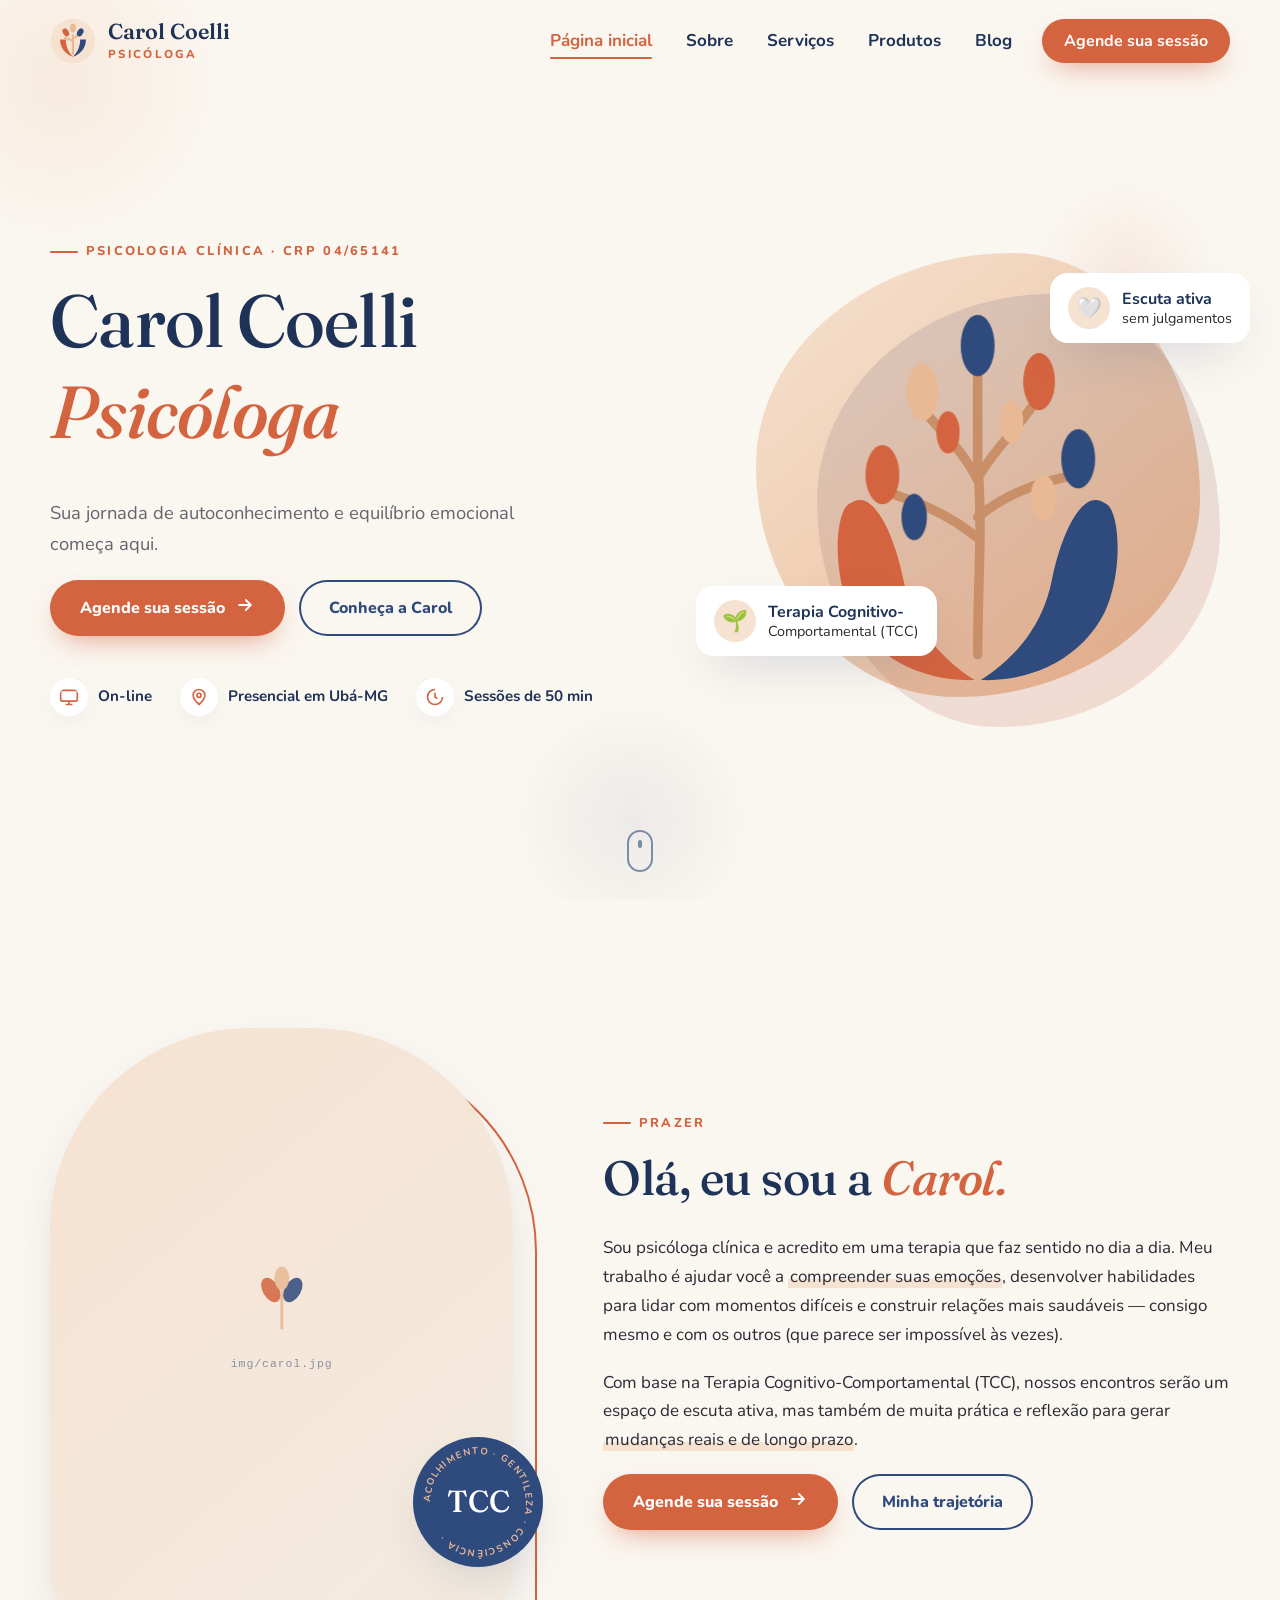
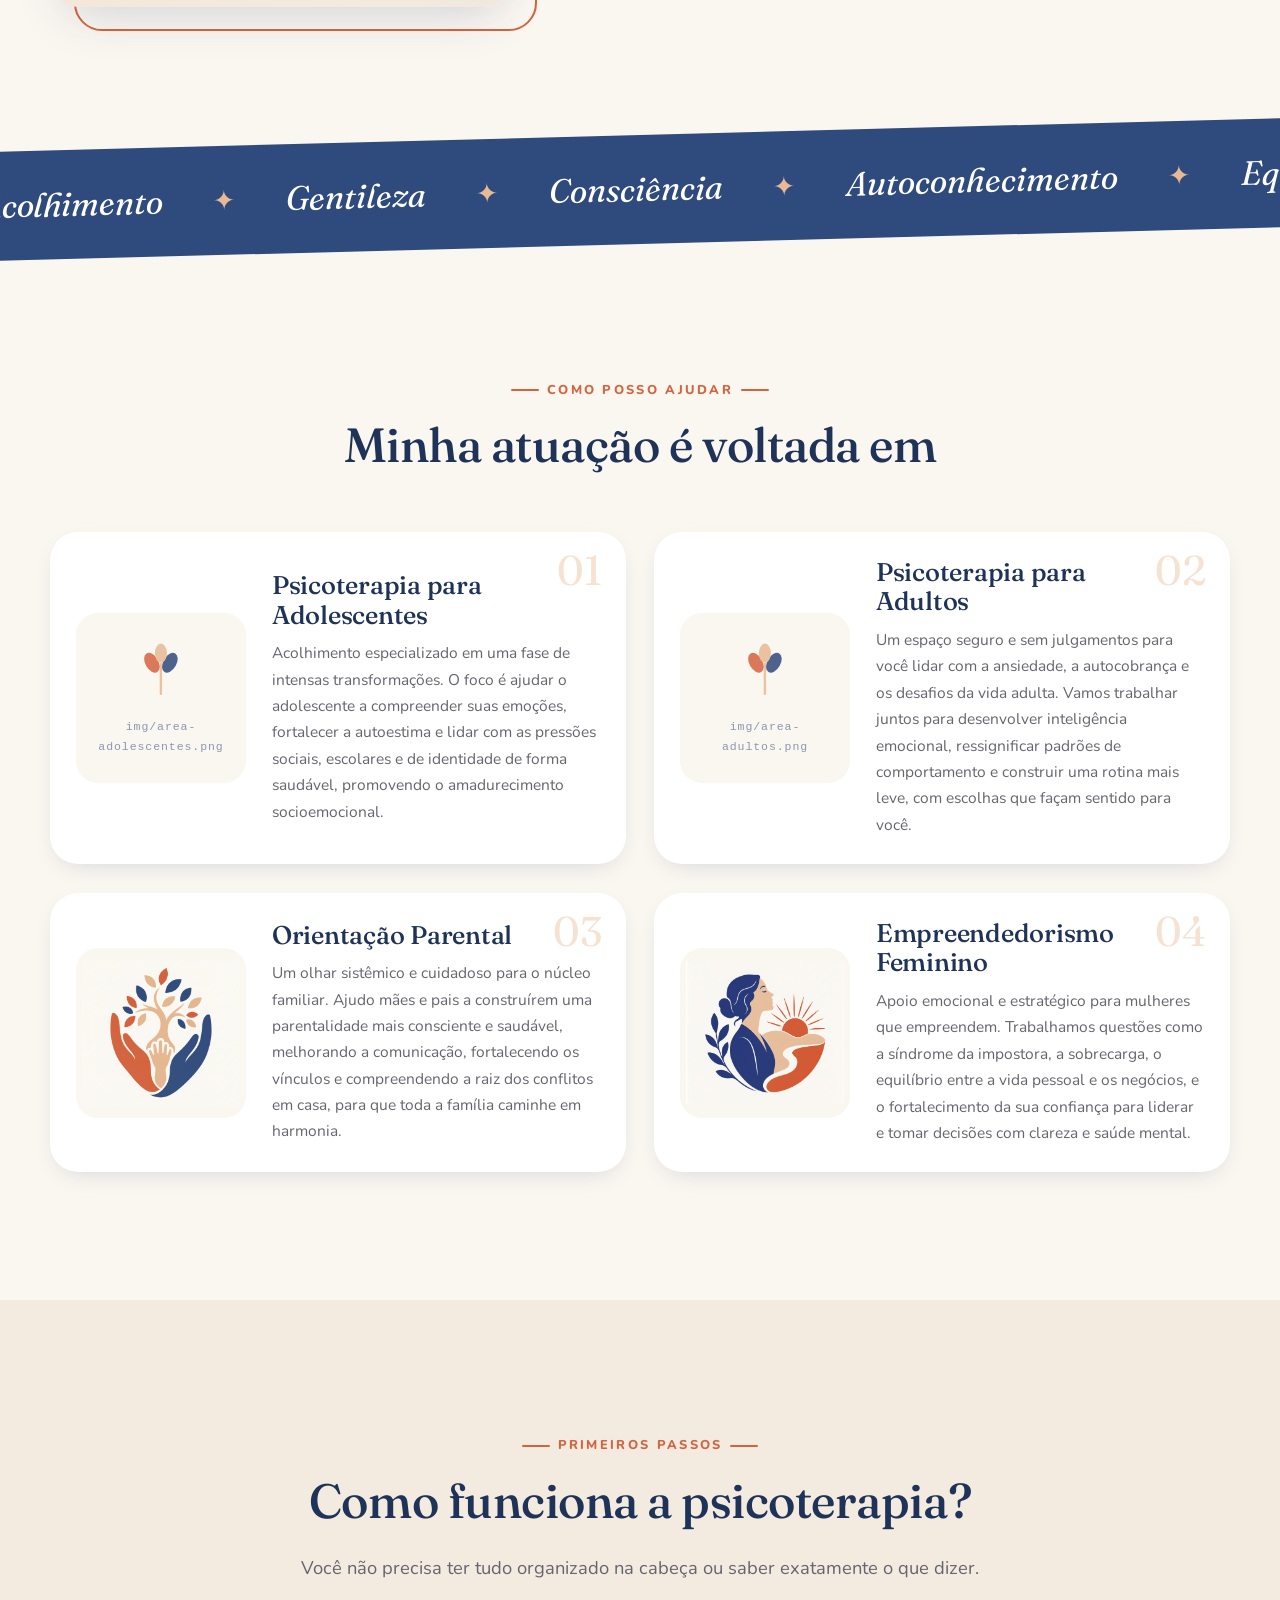
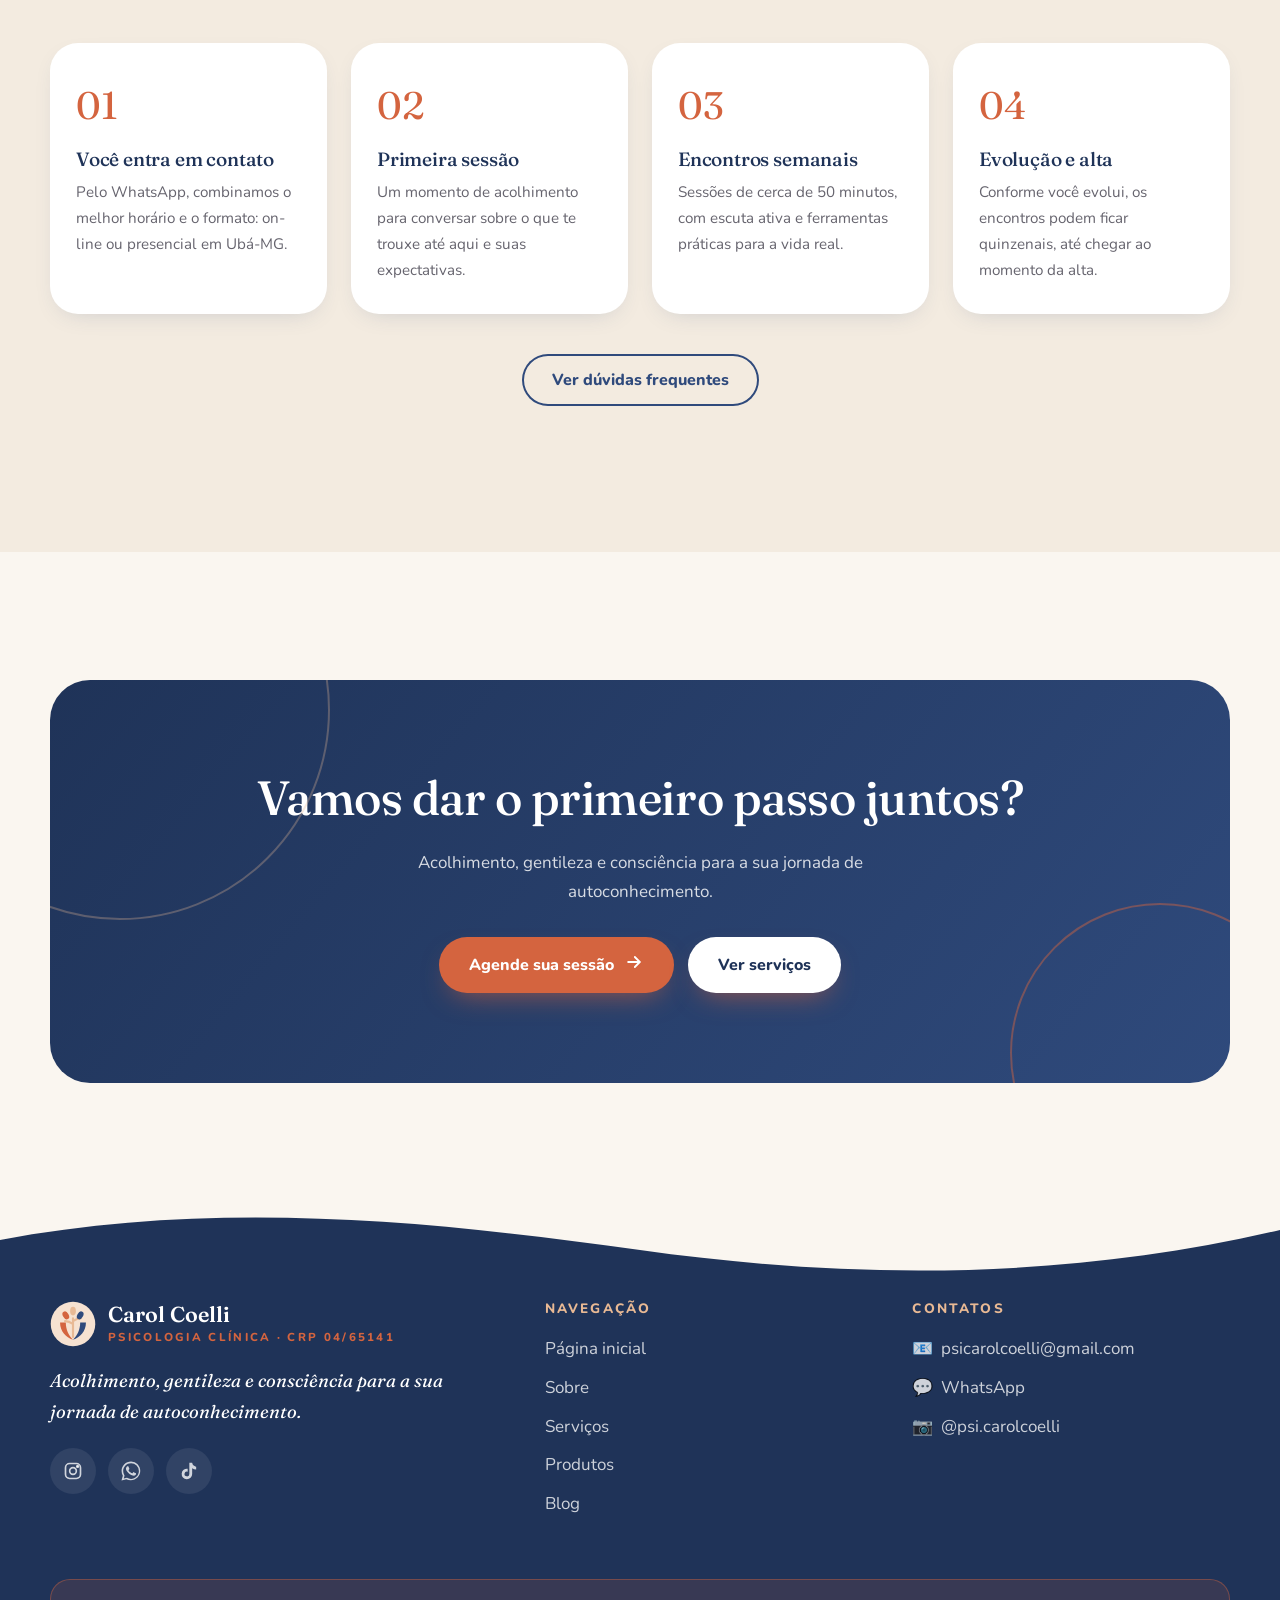
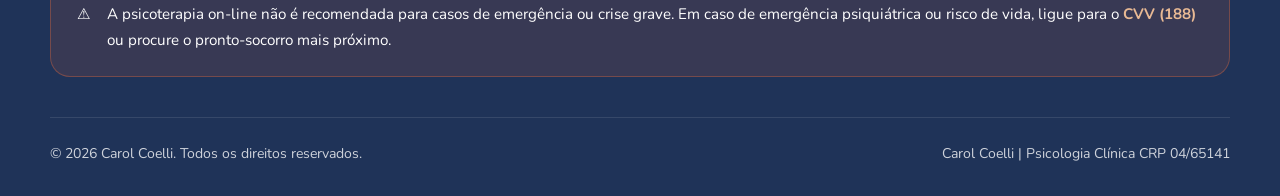
==== index.html @ 8da6c53b "Site novo da Carol Coelli | Psicóloga Site estático com 5 páginas (início, sobre, serviços, produtos" ====
<!doctype html>
<html lang="pt-BR">
<head>
  <meta charset="utf-8">
  <meta name="viewport" content="width=device-width, initial-scale=1">
  <title>Carol Coelli | Psicóloga</title>
  <meta name="description" content="Carol Coelli, psicóloga clínica (CRP 04/65141). Psicoterapia on-line e presencial em Ubá-MG para adolescentes e adultos, orientação parental e empreendedorismo feminino.">
  <meta property="og:title" content="Carol Coelli | Psicóloga">
  <meta property="og:description" content="Sua jornada de autoconhecimento e equilíbrio emocional começa aqui.">
  <link rel="icon" href="img/area-parental.png">
  <link rel="preconnect" href="https://fonts.googleapis.com">
  <link rel="preconnect" href="https://fonts.gstatic.com" crossorigin>
  <link href="https://fonts.googleapis.com/css2?family=Fraunces:ital,opsz,wght@0,9..144,400;0,9..144,500;0,9..144,600;1,9..144,400;1,9..144,500&family=Nunito:wght@400;600;700;800&display=swap" rel="stylesheet">
  <link rel="stylesheet" href="css/style.css">
</head>
<body data-page="index.html">
<main id="conteudo">

  <!-- HERO -->
  <section class="hero">
    <div class="floaters" aria-hidden="true"><span></span><span></span><span></span></div>
    <div class="container hero-grid">
      <div>
        <span class="eyebrow">Psicologia Clínica · CRP 04/65141</span>
        <h1>
          <span class="line"><span>Carol Coelli</span></span>
          <span class="line"><span><em class="accent">Psicóloga</em></span></span>
        </h1>
        <p class="lead">Sua jornada de autoconhecimento e equilíbrio emocional começa aqui.</p>
        <div class="btn-row">
          <a class="btn" data-link="whatsapp" href="#">Agende sua sessão <span data-icon="arrow"></span></a>
          <a class="btn btn-ghost" href="#sobre">Conheça a Carol</a>
        </div>
        <div class="hero-meta">
          <div><svg viewBox="0 0 24 24" fill="none" stroke="currentColor" stroke-width="2"><rect x="2" y="4" width="20" height="13" rx="2"/><path d="M8 21h8M12 17v4"/></svg> On-line</div>
          <div><svg viewBox="0 0 24 24" fill="none" stroke="currentColor" stroke-width="2"><path d="M12 21s-7-6.1-7-11a7 7 0 0 1 14 0c0 4.9-7 11-7 11z"/><circle cx="12" cy="10" r="2.5"/></svg> Presencial em Ubá-MG</div>
          <div><svg viewBox="0 0 24 24" fill="none" stroke="currentColor" stroke-width="2"><path d="M12 3a9 9 0 1 0 9 9"/><path d="M12 7v5l3 2"/></svg> Sessões de 50 min</div>
        </div>
      </div>

      <div class="hero-art" aria-hidden="true">
        <div class="blob"></div>
        <div class="blob blob-2"></div>
        <svg class="tree" viewBox="0 0 400 400">
          <path class="trunk" d="M200 370 C200 300 205 250 200 190 M200 260 C170 235 140 225 110 215 M200 240 C230 215 265 205 295 200 M200 205 C185 175 165 160 150 140 M202 200 C220 170 240 155 255 130 M200 190 C200 160 200 130 200 100" stroke="#c98f68" stroke-width="9" fill="none" stroke-linecap="round"/>
          <g>
            <ellipse class="leaf" cx="110" cy="200" rx="16" ry="28" transform="rotate(-50 110 200)" fill="#d4643f"/>
            <ellipse class="leaf" cx="295" cy="185" rx="16" ry="28" transform="rotate(50 295 185)" fill="#2f4a7c"/>
            <ellipse class="leaf" cx="148" cy="122" rx="15" ry="27" transform="rotate(-30 148 122)" fill="#e8b994"/>
            <ellipse class="leaf" cx="258" cy="112" rx="15" ry="27" transform="rotate(30 258 112)" fill="#d4643f"/>
            <ellipse class="leaf" cx="200" cy="78" rx="16" ry="29" fill="#2f4a7c"/>
            <ellipse class="leaf" cx="140" cy="240" rx="12" ry="22" transform="rotate(-70 140 240)" fill="#2f4a7c"/>
            <ellipse class="leaf" cx="262" cy="222" rx="12" ry="22" transform="rotate(70 262 222)" fill="#e8b994"/>
            <ellipse class="leaf" cx="172" cy="160" rx="11" ry="20" transform="rotate(-20 172 160)" fill="#d4643f"/>
            <ellipse class="leaf" cx="232" cy="150" rx="11" ry="20" transform="rotate(25 232 150)" fill="#e8b994"/>
            <ellipse class="leaf" cx="96" cy="150" rx="12" ry="21" transform="rotate(-40 96 150)" fill="#2f4a7c"/>
            <ellipse class="leaf" cx="310" cy="140" rx="12" ry="21" transform="rotate(40 310 140)" fill="#d4643f"/>
          </g>
          <path d="M78 228 C66 236 62 290 80 330 C102 374 150 396 197 394 C162 372 138 340 130 300 C124 270 112 236 96 226 C90 222 83 224 78 228 Z" fill="#d4643f"/>
          <path d="M322 228 C334 236 338 290 320 330 C298 374 250 396 203 394 C238 372 262 340 270 300 C276 270 288 236 304 226 C310 222 317 224 322 228 Z" fill="#2f4a7c"/>
        </svg>
        <div class="hero-badge b1"><span class="dot">🌱</span><span><strong>Terapia Cognitivo-</strong>Comportamental (TCC)</span></div>
        <div class="hero-badge b2"><span class="dot">🤍</span><span><strong>Escuta ativa</strong>sem julgamentos</span></div>
      </div>
    </div>
    <a href="#sobre" class="scroll-cue" aria-label="Rolar para baixo"></a>
  </section>

  <!-- APRESENTAÇÃO -->
  <section class="section" id="sobre">
    <div class="container about-grid">
      <div class="portrait reveal from-left">
        <div class="ph"><img src="img/carol.jpg" alt="Foto da psicóloga Carol Coelli" loading="lazy"></div>
        <div class="stamp">
          <svg viewBox="0 0 130 130" aria-hidden="true"><defs><path id="c" d="M65 65 m-48 0 a48 48 0 1 1 96 0 a48 48 0 1 1 -96 0"/></defs><text font-size="9.5" letter-spacing="1.5" fill="#e8b994" font-weight="700"><textPath href="#c">ACOLHIMENTO · GENTILEZA · CONSCIÊNCIA ·</textPath></text></svg>
          <b>TCC</b>
        </div>
      </div>
      <div class="about-text">
        <span class="eyebrow reveal">Prazer</span>
        <h2 class="reveal">Olá, eu sou a <em class="accent">Carol.</em></h2>
        <p class="reveal">Sou psicóloga clínica e acredito em uma terapia que faz sentido no dia a dia. Meu trabalho é ajudar você a <span class="highlight">compreender suas emoções</span>, desenvolver habilidades para lidar com momentos difíceis e construir relações mais saudáveis — consigo mesmo e com os outros (que parece ser impossível às vezes).</p>
        <p class="reveal">Com base na Terapia Cognitivo-Comportamental (TCC), nossos encontros serão um espaço de escuta ativa, mas também de muita prática e reflexão para gerar <span class="highlight">mudanças reais e de longo prazo</span>.</p>
        <div class="btn-row reveal">
          <a class="btn" data-link="whatsapp" href="#">Agende sua sessão <span data-icon="arrow"></span></a>
          <a class="btn btn-ghost" href="sobre.html">Minha trajetória</a>
        </div>
      </div>
    </div>
  </section>

  <!-- FAIXA -->
  <div class="marquee" aria-hidden="true">
    <div class="marquee-track">
      <span>Acolhimento</span><span>Gentileza</span><span>Consciência</span><span>Autoconhecimento</span><span>Equilíbrio emocional</span>
      <span>Acolhimento</span><span>Gentileza</span><span>Consciência</span><span>Autoconhecimento</span><span>Equilíbrio emocional</span>
    </div>
  </div>

  <!-- ÁREAS -->
  <section class="section">
    <div class="container">
      <div class="section-head">
        <span class="eyebrow reveal">Como posso ajudar</span>
        <h2 class="reveal">Minha atuação é voltada em</h2>
      </div>
      <div class="areas" data-stagger>
        <article class="area-card reveal" data-tilt>
          <span class="num">01</span>
          <div class="ph"><img src="img/area-adolescentes.png" alt="Ilustração de um adolescente com uma borboleta" loading="lazy"></div>
          <div>
            <h3>Psicoterapia para Adolescentes</h3>
            <p>Acolhimento especializado em uma fase de intensas transformações. O foco é ajudar o adolescente a compreender suas emoções, fortalecer a autoestima e lidar com as pressões sociais, escolares e de identidade de forma saudável, promovendo o amadurecimento socioemocional.</p>
          </div>
        </article>
        <article class="area-card reveal" data-tilt>
          <span class="num">02</span>
          <div class="ph"><img src="img/area-adultos.png" alt="Ilustração de um perfil com flores e engrenagens" loading="lazy"></div>
          <div>
            <h3>Psicoterapia para Adultos</h3>
            <p>Um espaço seguro e sem julgamentos para você lidar com a ansiedade, a autocobrança e os desafios da vida adulta. Vamos trabalhar juntos para desenvolver inteligência emocional, ressignificar padrões de comportamento e construir uma rotina mais leve, com escolhas que façam sentido para você.</p>
          </div>
        </article>
        <article class="area-card reveal" data-tilt>
          <span class="num">03</span>
          <div class="ph"><img src="img/area-parental.png" alt="Ilustração de mãos acolhendo uma árvore" loading="lazy"></div>
          <div>
            <h3>Orientação Parental</h3>
            <p>Um olhar sistêmico e cuidadoso para o núcleo familiar. Ajudo mães e pais a construírem uma parentalidade mais consciente e saudável, melhorando a comunicação, fortalecendo os vínculos e compreendendo a raiz dos conflitos em casa, para que toda a família caminhe em harmonia.</p>
          </div>
        </article>
        <article class="area-card reveal" data-tilt>
          <span class="num">04</span>
          <div class="ph"><img src="img/area-empreendedorismo.png" alt="Ilustração de uma mulher diante do sol nascente" loading="lazy"></div>
          <div>
            <h3>Empreendedorismo Feminino</h3>
            <p>Apoio emocional e estratégico para mulheres que empreendem. Trabalhamos questões como a síndrome da impostora, a sobrecarga, o equilíbrio entre a vida pessoal e os negócios, e o fortalecimento da sua confiança para liderar e tomar decisões com clareza e saúde mental.</p>
          </div>
        </article>
      </div>
    </div>
  </section>

  <!-- COMO FUNCIONA (resumo do FAQ) -->
  <section class="section bg-soft">
    <div class="container">
      <div class="section-head">
        <span class="eyebrow reveal">Primeiros passos</span>
        <h2 class="reveal">Como funciona a psicoterapia?</h2>
        <p class="lead reveal">Você não precisa ter tudo organizado na cabeça ou saber exatamente o que dizer.</p>
      </div>
      <div class="steps" data-stagger>
        <div class="step reveal"><h3>Você entra em contato</h3><p>Pelo WhatsApp, combinamos o melhor horário e o formato: on-line ou presencial em Ubá-MG.</p></div>
        <div class="step reveal"><h3>Primeira sessão</h3><p>Um momento de acolhimento para conversar sobre o que te trouxe até aqui e suas expectativas.</p></div>
        <div class="step reveal"><h3>Encontros semanais</h3><p>Sessões de cerca de 50 minutos, com escuta ativa e ferramentas práticas para a vida real.</p></div>
        <div class="step reveal"><h3>Evolução e alta</h3><p>Conforme você evolui, os encontros podem ficar quinzenais, até chegar ao momento da alta.</p></div>
      </div>
      <p class="reveal" style="text-align:center;margin-top:40px"><a class="btn btn-ghost" href="sobre.html#faq">Ver dúvidas frequentes</a></p>
    </div>
  </section>

  <!-- CTA -->
  <section class="section">
    <div class="container">
      <div class="cta reveal zoom">
        <span class="ring"></span><span class="ring"></span>
        <h2>Vamos dar o primeiro passo juntos?</h2>
        <p>Acolhimento, gentileza e consciência para a sua jornada de autoconhecimento.</p>
        <div class="btn-row">
          <a class="btn" data-link="whatsapp" href="#">Agende sua sessão <span data-icon="arrow"></span></a>
          <a class="btn btn-light" href="servicos.html">Ver serviços</a>
        </div>
      </div>
    </div>
  </section>

</main>
<script src="js/main.js"></script>
</body>
</html>
---- css/style.css ----
/* =========================================================
   Carol Coelli | Psicóloga — folha de estilos
   Paleta tirada das ilustrações do site: terracota, azul, pêssego e creme
   ========================================================= */
:root {
  --cream: #faf6f0;
  --cream-2: #f3ebe0;
  --peach: #e8b994;
  --peach-soft: #f6e2d1;
  --terra: #d4643f;
  --terra-dark: #b44f2e;
  --navy: #2f4a7c;
  --navy-dark: #1f3358;
  --ink: #2a2a33;
  --muted: #66646e;
  --white: #fff;
  --radius: 28px;
  --shadow: 0 20px 50px -20px rgba(47, 74, 124, .25);
  --shadow-sm: 0 8px 24px -12px rgba(47, 74, 124, .25);
  --ease: cubic-bezier(.22, 1, .36, 1);
  --serif: "Fraunces", Georgia, serif;
  --sans: "Nunito", system-ui, sans-serif;
  --max: 1180px;
}

*, *::before, *::after { box-sizing: border-box; }
html { scroll-behavior: smooth; }
body {
  margin: 0;
  font-family: var(--sans);
  font-size: 17px;
  line-height: 1.7;
  color: var(--ink);
  background: var(--cream);
  overflow-x: hidden;
  -webkit-font-smoothing: antialiased;
}
img { max-width: 100%; display: block; }
a { color: inherit; }
h1, h2, h3, h4 { font-family: var(--serif); font-weight: 500; line-height: 1.15; margin: 0 0 .5em; color: var(--navy-dark); letter-spacing: -.01em; }
h1 { font-size: clamp(2.6rem, 6vw, 4.6rem); }
h2 { font-size: clamp(2rem, 4vw, 3rem); }
h3 { font-size: clamp(1.3rem, 2.2vw, 1.6rem); }
p { margin: 0 0 1.1em; }
em.accent { font-style: italic; color: var(--terra); }
.container { width: min(var(--max), 100% - 40px); margin-inline: auto; }
.eyebrow {
  display: inline-flex; align-items: center; gap: .6em;
  font-size: .8rem; font-weight: 800; letter-spacing: .18em; text-transform: uppercase;
  color: var(--terra); margin-bottom: 1rem;
}
.eyebrow::before { content: ""; width: 28px; height: 2px; background: currentColor; border-radius: 2px; }
.lead { font-size: 1.15rem; color: var(--muted); }
.section { padding: clamp(70px, 10vw, 130px) 0; position: relative; }
.section-head { max-width: 720px; margin: 0 auto 60px; text-align: center; }
.section-head .eyebrow::after { content: ""; width: 28px; height: 2px; background: currentColor; border-radius: 2px; }
.bg-soft { background: var(--cream-2); }
.skip { position: absolute; left: -999px; top: 10px; background: var(--navy); color: #fff; padding: 10px 16px; border-radius: 8px; z-index: 999; }
.skip:focus { left: 10px; }

/* ---------- Botões ---------- */
.btn {
  --bg: var(--terra);
  position: relative; display: inline-flex; align-items: center; gap: .6em;
  padding: 15px 30px; border-radius: 999px; border: 0; cursor: pointer;
  background: var(--bg); color: #fff; font: 800 1rem var(--sans); text-decoration: none;
  overflow: hidden; isolation: isolate;
  box-shadow: 0 12px 28px -12px rgba(212, 100, 63, .7);
  transition: transform .4s var(--ease), box-shadow .4s var(--ease);
}
.btn::before {
  content: ""; position: absolute; inset: 0; z-index: -1;
  background: var(--navy); transform: translateY(101%); border-radius: inherit;
  transition: transform .5s var(--ease);
}
.btn:hover { transform: translateY(-3px); box-shadow: 0 18px 34px -14px rgba(47, 74, 124, .7); }
.btn:hover::before { transform: translateY(0); }
.btn svg { width: 20px; height: 20px; transition: transform .4s var(--ease); }
.btn:hover svg { transform: translateX(4px) rotate(-8deg); }
.btn-ghost { background: transparent; color: var(--navy); box-shadow: inset 0 0 0 2px var(--navy); }
.btn-ghost:hover { color: #fff; }
.btn-light { --bg: #fff; color: var(--navy-dark); }
.btn-light:hover { color: #fff; }
.btn-row { display: flex; flex-wrap: wrap; gap: 14px; }

/* ---------- Header ---------- */
.header {
  position: fixed; inset: 0 0 auto; z-index: 100;
  padding: 18px 0; transition: padding .4s var(--ease), background .4s, box-shadow .4s;
}
.header.scrolled { padding: 10px 0; background: rgba(250, 246, 240, .86); backdrop-filter: blur(14px); box-shadow: 0 6px 30px -18px rgba(0,0,0,.3); }
.nav { display: flex; align-items: center; justify-content: space-between; gap: 20px; }
.brand { display: flex; align-items: center; gap: 12px; text-decoration: none; }
.brand-mark { width: 46px; height: 46px; flex: none; transition: transform .6s var(--ease); }
.brand:hover .brand-mark { transform: rotate(-12deg) scale(1.05); }
.brand-text { line-height: 1.1; }
.brand-text strong { display: block; font-family: var(--serif); font-size: 1.35rem; font-weight: 600; color: var(--navy-dark); }
.brand-text span { font-size: .72rem; letter-spacing: .2em; text-transform: uppercase; color: var(--terra); font-weight: 800; }
.menu { display: flex; align-items: center; gap: 6px; list-style: none; margin: 0; padding: 0; }
.menu a {
  position: relative; display: block; padding: 8px 14px; text-decoration: none;
  font-weight: 700; color: var(--navy-dark); border-radius: 999px; transition: color .3s;
}
.menu a::after {
  content: ""; position: absolute; left: 14px; right: 14px; bottom: 4px; height: 2px;
  background: var(--terra); border-radius: 2px; transform: scaleX(0); transform-origin: right;
  transition: transform .4s var(--ease);
}
.menu a:hover::after, .menu a[aria-current="page"]::after { transform: scaleX(1); transform-origin: left; }
.menu a[aria-current="page"] { color: var(--terra); }
.menu .btn { padding: 11px 22px; margin-left: 10px; color: #fff; }
.menu .btn::after { display: none; }
.burger { display: none; width: 46px; height: 46px; border: 0; background: var(--white); border-radius: 50%; cursor: pointer; box-shadow: var(--shadow-sm); position: relative; z-index: 120; }
.burger span { position: absolute; left: 13px; right: 13px; height: 2px; background: var(--navy-dark); border-radius: 2px; transition: transform .4s var(--ease), opacity .3s; }
.burger span:nth-child(1) { top: 17px; } .burger span:nth-child(2) { top: 22px; } .burger span:nth-child(3) { top: 27px; }
.nav-open .burger span:nth-child(1) { transform: translateY(5px) rotate(45deg); }
.nav-open .burger span:nth-child(2) { opacity: 0; }
.nav-open .burger span:nth-child(3) { transform: translateY(-5px) rotate(-45deg); }

@media (max-width: 920px) {
  .burger { display: block; }
  .menu {
    position: fixed; inset: 0; z-index: 110; flex-direction: column; justify-content: center; gap: 8px;
    background: var(--cream); clip-path: circle(0 at calc(100% - 43px) 43px);
    transition: clip-path .7s var(--ease); visibility: hidden;
  }
  .nav-open .menu { clip-path: circle(150% at calc(100% - 43px) 43px); visibility: visible; }
  .menu a { font-family: var(--serif); font-size: 1.9rem; font-weight: 500; }
  .menu li { opacity: 0; transform: translateY(20px); transition: opacity .5s, transform .5s var(--ease); }
  .nav-open .menu li { opacity: 1; transform: none; }
  .nav-open .menu li:nth-child(2) { transition-delay: .08s; } .nav-open .menu li:nth-child(3) { transition-delay: .14s; }
  .nav-open .menu li:nth-child(4) { transition-delay: .2s; } .nav-open .menu li:nth-child(5) { transition-delay: .26s; }
  .nav-open .menu li:nth-child(6) { transition-delay: .32s; }
  .menu .btn { margin: 20px 0 0; font-family: var(--sans); font-size: 1.05rem; }
  body.nav-open { overflow: hidden; }
  /* backdrop-filter prenderia o menu fixo dentro do cabeçalho */
  body.nav-open .header { backdrop-filter: none; -webkit-backdrop-filter: none; background: transparent; box-shadow: none; }
}

/* ---------- Hero ---------- */
.hero { position: relative; min-height: 100vh; display: grid; align-items: center; padding: 140px 0 90px; overflow: hidden; }
.hero-grid { display: grid; grid-template-columns: 1.1fr .9fr; gap: 60px; align-items: center; position: relative; z-index: 2; }
.hero h1 .line { display: block; overflow: hidden; padding-bottom: .08em; }
.hero h1 .line > span { display: inline-block; transform: translateY(110%); animation: rise 1.1s var(--ease) forwards; }
.hero h1 .line:nth-child(2) > span { animation-delay: .12s; }
.hero h1 .line:nth-child(3) > span { animation-delay: .24s; }
.hero .lead { max-width: 520px; opacity: 0; animation: fadeUp 1s .5s var(--ease) forwards; }
.hero .btn-row, .hero .hero-meta { opacity: 0; animation: fadeUp 1s .7s var(--ease) forwards; }
.hero-meta { display: flex; gap: 28px; margin-top: 42px; flex-wrap: wrap; }
.hero-meta div { display: flex; align-items: center; gap: 10px; font-weight: 700; color: var(--navy-dark); font-size: .95rem; }
.hero-meta svg { width: 38px; height: 38px; padding: 9px; background: #fff; border-radius: 50%; color: var(--terra); box-shadow: var(--shadow-sm); }
@keyframes rise { to { transform: none; } }
@keyframes fadeUp { from { opacity: 0; transform: translateY(26px); } to { opacity: 1; transform: none; } }

.hero-art { position: relative; aspect-ratio: 1; max-width: 520px; justify-self: center; width: 100%; opacity: 0; animation: zoomIn 1.4s .2s var(--ease) forwards; }
@keyframes zoomIn { from { opacity: 0; transform: scale(.85) rotate(-6deg); } to { opacity: 1; transform: none; } }
.hero-art .blob { position: absolute; inset: 6%; background: linear-gradient(140deg, var(--peach-soft), var(--peach)); border-radius: 58% 42% 55% 45% / 48% 55% 45% 52%; animation: morph 14s ease-in-out infinite; }
.hero-art .blob-2 { inset: 14% 2% 0 18%; background: linear-gradient(160deg, rgba(47,74,124,.14), rgba(212,100,63,.18)); animation-duration: 18s; animation-direction: reverse; }
@keyframes morph {
  0%, 100% { border-radius: 58% 42% 55% 45% / 48% 55% 45% 52%; transform: rotate(0deg); }
  33% { border-radius: 40% 60% 38% 62% / 60% 40% 60% 40%; transform: rotate(8deg); }
  66% { border-radius: 63% 37% 48% 52% / 38% 62% 38% 62%; transform: rotate(-6deg); }
}
.hero-art svg.tree { position: absolute; inset: 8%; width: 84%; height: 84%; z-index: 2; overflow: visible; }
.tree .leaf { transform-box: fill-box; transform-origin: 50% 100%; animation: sway 5s ease-in-out infinite; opacity: 0; }
.tree .leaf.show { animation: pop .8s var(--ease) forwards, sway 5s 1s ease-in-out infinite; }
@keyframes pop { from { opacity: 0; transform: scale(0) rotate(-40deg); } to { opacity: 1; transform: none; } }
@keyframes sway { 0%, 100% { transform: rotate(0); opacity: 1; } 50% { transform: rotate(7deg); opacity: 1; } }
.tree .trunk { stroke-dasharray: 900; stroke-dashoffset: 900; animation: draw 2.4s .3s var(--ease) forwards; }
@keyframes draw { to { stroke-dashoffset: 0; } }
.hero-badge {
  position: absolute; z-index: 3; background: #fff; border-radius: 18px; padding: 14px 18px;
  box-shadow: var(--shadow); display: flex; align-items: center; gap: 12px; font-size: .9rem; line-height: 1.3;
  animation: float 6s ease-in-out infinite;
}
.hero-badge strong { display: block; color: var(--navy-dark); font-size: 1rem; }
.hero-badge .dot { width: 42px; height: 42px; border-radius: 50%; display: grid; place-items: center; background: var(--peach-soft); color: var(--terra); font-size: 1.3rem; flex: none; }
.hero-badge.b1 { left: -6%; bottom: 14%; }
.hero-badge.b2 { right: -4%; top: 10%; animation-delay: -3s; }
@keyframes float { 0%, 100% { transform: translateY(0); } 50% { transform: translateY(-14px); } }

/* formas flutuantes de fundo */
.floaters { position: absolute; inset: 0; pointer-events: none; z-index: 1; }
.floaters span { position: absolute; border-radius: 50%; filter: blur(2px); opacity: .55; animation: drift 22s ease-in-out infinite; }
.floaters span:nth-child(1) { width: 320px; height: 320px; background: radial-gradient(circle, var(--peach-soft), transparent 70%); top: -80px; left: -100px; }
.floaters span:nth-child(2) { width: 240px; height: 240px; background: radial-gradient(circle, rgba(47,74,124,.12), transparent 70%); bottom: -40px; left: 40%; animation-delay: -6s; }
.floaters span:nth-child(3) { width: 180px; height: 180px; background: radial-gradient(circle, rgba(212,100,63,.15), transparent 70%); top: 20%; right: 5%; animation-delay: -12s; }
@keyframes drift { 0%, 100% { transform: translate(0, 0); } 33% { transform: translate(40px, -30px); } 66% { transform: translate(-30px, 30px); } }

.scroll-cue { position: absolute; bottom: 28px; left: 50%; translate: -50% 0; z-index: 3; width: 26px; height: 42px; border: 2px solid var(--navy); border-radius: 20px; opacity: .6; }
.scroll-cue::after { content: ""; position: absolute; left: 50%; top: 8px; width: 4px; height: 8px; margin-left: -2px; background: var(--navy); border-radius: 2px; animation: wheel 2s infinite; }
@keyframes wheel { 0% { opacity: 1; transform: translateY(0); } 100% { opacity: 0; transform: translateY(14px); } }

/* hero de páginas internas */
.page-hero { position: relative; padding: 170px 0 100px; overflow: hidden; text-align: center; }
.page-hero h1 .line { display: block; overflow: hidden; }
.page-hero h1 .line > span { display: inline-block; transform: translateY(110%); animation: rise 1.1s var(--ease) forwards; }
.page-hero .lead { max-width: 640px; margin-inline: auto; opacity: 0; animation: fadeUp 1s .4s var(--ease) forwards; }
.page-hero .eyebrow { opacity: 0; animation: fadeUp 1s var(--ease) forwards; }
.page-hero .wave { position: absolute; left: 0; right: 0; bottom: -1px; width: 100%; height: 80px; }

/* ---------- Revelar ao rolar ---------- */
.reveal { opacity: 0; transform: translateY(40px); transition: opacity 1s var(--ease), transform 1s var(--ease); transition-delay: var(--d, 0s); }
.reveal.from-left { transform: translateX(-50px); }
.reveal.from-right { transform: translateX(50px); }
.reveal.zoom { transform: scale(.92); }
.reveal.in { opacity: 1; transform: none; }

/* ---------- Imagens com reserva ---------- */
.ph { position: relative; overflow: hidden; border-radius: var(--radius); background: linear-gradient(140deg, var(--peach-soft), var(--cream-2)); }
.ph img { width: 100%; height: 100%; object-fit: cover; transition: transform 1.2s var(--ease); }
.ph.missing img { display: none; }
.ph .ph-fallback { display: none; position: absolute; inset: 0; place-items: center; text-align: center; color: var(--navy); padding: 20px; }
.ph.missing .ph-fallback { display: grid; }
.ph-fallback svg { width: 46%; max-width: 160px; opacity: .85; margin: 0 auto 8px; }
.ph-fallback small { display: block; font-size: .72rem; letter-spacing: .08em; opacity: .55; font-family: monospace; }

/* ---------- Sobre (home) ---------- */
.about-grid { display: grid; grid-template-columns: .85fr 1.15fr; gap: clamp(40px, 7vw, 100px); align-items: center; }
.portrait { position: relative; }
.portrait .ph { aspect-ratio: 4 / 5; border-radius: 200px 200px var(--radius) var(--radius); box-shadow: var(--shadow); }
.portrait::before { content: ""; position: absolute; inset: 24px -24px -24px 24px; border: 2px solid var(--terra); border-radius: 200px 200px var(--radius) var(--radius); z-index: -1; }
.portrait .stamp {
  position: absolute; right: -30px; bottom: 40px; width: 130px; height: 130px; border-radius: 50%;
  background: var(--navy); color: #fff; display: grid; place-items: center; box-shadow: var(--shadow);
}
.stamp svg { position: absolute; inset: 0; width: 100%; height: 100%; animation: spin 18s linear infinite; }
.stamp b { font-family: var(--serif); font-size: 1.9rem; font-weight: 500; }
@keyframes spin { to { transform: rotate(360deg); } }
.about-text h2 { margin-bottom: .6em; }
.highlight { background: linear-gradient(transparent 62%, var(--peach-soft) 62%); padding: 0 .1em; }

/* ---------- Áreas de atuação ---------- */
.areas { display: grid; grid-template-columns: repeat(2, 1fr); gap: 28px; }
.area-card {
  position: relative; display: grid; grid-template-columns: 170px 1fr; gap: 26px; align-items: center;
  background: #fff; border-radius: var(--radius); padding: 26px; box-shadow: var(--shadow-sm);
  transition: transform .6s var(--ease), box-shadow .6s var(--ease);
  transform-style: preserve-3d; will-change: transform;
}
.area-card:hover { box-shadow: var(--shadow); }
.area-card .ph { aspect-ratio: 1; border-radius: 22px; background: var(--cream); }
.area-card .ph img { object-fit: contain; padding: 6px; }
.area-card:hover .ph img { transform: scale(1.08) rotate(-2deg); }
.area-card h3 { margin-bottom: .4em; padding-right: 56px; }
.area-card p { font-size: .97rem; color: var(--muted); margin: 0; }
.area-card .num { position: absolute; top: 18px; right: 24px; font-family: var(--serif); font-size: 2.6rem; color: var(--peach-soft); line-height: 1; }

/* ---------- Faixa de valores (marquee) ---------- */
.marquee { background: var(--navy); color: #fff; padding: 26px 0; overflow: hidden; transform: rotate(-1.5deg); margin: 0 -20px; }
.marquee-track { display: flex; gap: 50px; width: max-content; animation: marquee 32s linear infinite; }
.marquee span { font-family: var(--serif); font-size: clamp(1.4rem, 3vw, 2.1rem); font-style: italic; white-space: nowrap; display: flex; align-items: center; gap: 50px; }
.marquee span::after { content: "✦"; font-style: normal; color: var(--peach); font-size: .8em; }
@keyframes marquee { to { transform: translateX(-50%); } }

/* ---------- Passos / como funciona ---------- */
.steps { display: grid; grid-template-columns: repeat(4, 1fr); gap: 24px; counter-reset: s; }
.step { background: #fff; border-radius: var(--radius); padding: 30px 26px; position: relative; box-shadow: var(--shadow-sm); transition: transform .5s var(--ease); }
.step:hover { transform: translateY(-8px); }
.step::before { counter-increment: s; content: "0" counter(s); font-family: var(--serif); font-size: 2.4rem; color: var(--terra); display: block; margin-bottom: 10px; }
.step h3 { font-size: 1.2rem; }
.step p { font-size: .95rem; color: var(--muted); margin: 0; }

/* ---------- CTA ---------- */
.cta {
  position: relative; overflow: hidden; border-radius: 40px; padding: clamp(50px, 8vw, 90px) clamp(26px, 6vw, 80px);
  background: linear-gradient(130deg, var(--navy-dark), var(--navy)); color: #fff; text-align: center;
}
.cta h2 { color: #fff; }
.cta p { color: rgba(255,255,255,.82); max-width: 560px; margin: 0 auto 30px; }
.cta .btn-row { justify-content: center; }
.cta .ring { position: absolute; border: 2px solid rgba(232,185,148,.3); border-radius: 50%; animation: pulse 6s ease-in-out infinite; }
.cta .ring:nth-of-type(1) { width: 420px; height: 420px; left: -140px; top: -180px; }
.cta .ring:nth-of-type(2) { width: 300px; height: 300px; right: -80px; bottom: -120px; animation-delay: -3s; border-color: rgba(212,100,63,.45); }
@keyframes pulse { 0%, 100% { transform: scale(1); } 50% { transform: scale(1.12); } }

/* ---------- Sobre (página) ---------- */
.timeline { position: relative; margin-top: 40px; }
.timeline::before { content: ""; position: absolute; left: 22px; top: 0; bottom: 0; width: 2px; background: linear-gradient(var(--terra), var(--navy)); transform-origin: top; transform: scaleY(var(--progress, 0)); }
.tl-item { position: relative; padding: 0 0 34px 70px; }
.tl-item .ico { position: absolute; left: 0; top: 0; width: 46px; height: 46px; border-radius: 50%; background: #fff; box-shadow: var(--shadow-sm); display: grid; place-items: center; font-size: 1.2rem; }
.tl-item h3 { font-size: 1.15rem; margin-bottom: .3em; font-family: var(--sans); font-weight: 800; color: var(--terra); letter-spacing: .02em; }
.tl-item p { margin: 0; }
.split { display: grid; grid-template-columns: 1fr 1fr; gap: clamp(40px, 6vw, 90px); align-items: center; }
.split.reverse > :first-child { order: 2; }
.split .ph { aspect-ratio: 4 / 5; box-shadow: var(--shadow); }
.photo-stack { position: relative; }
.photo-stack .ph:nth-child(2) { position: absolute; width: 55%; aspect-ratio: 1; right: -30px; bottom: -40px; border: 8px solid var(--cream); }
.quote { font-family: var(--serif); font-size: clamp(1.4rem, 2.6vw, 2rem); font-style: italic; line-height: 1.4; color: var(--navy-dark); position: relative; padding-left: 34px; border-left: 3px solid var(--terra); margin: 30px 0; }

.values { display: grid; grid-template-columns: repeat(3, 1fr); gap: 24px; margin-top: 40px; }
.value { text-align: center; padding: 34px 24px; background: #fff; border-radius: var(--radius); box-shadow: var(--shadow-sm); }
.value .ico { width: 70px; height: 70px; margin: 0 auto 16px; border-radius: 50%; display: grid; place-items: center; background: var(--peach-soft); font-size: 1.8rem; transition: transform .6s var(--ease); }
.value:hover .ico { transform: rotate(-15deg) scale(1.1); }
.value h3 { font-size: 1.3rem; margin: 0; }

/* FAQ */
.faq { max-width: 860px; margin: 0 auto; display: grid; gap: 14px; }
.faq details { background: #fff; border-radius: 22px; box-shadow: var(--shadow-sm); overflow: hidden; transition: box-shadow .4s; }
.faq details[open] { box-shadow: var(--shadow); }
.faq summary { list-style: none; cursor: pointer; padding: 24px 70px 24px 28px; position: relative; font-family: var(--serif); font-size: 1.2rem; color: var(--navy-dark); }
.faq summary::-webkit-details-marker { display: none; }
.faq summary::after, .faq summary::before { content: ""; position: absolute; right: 30px; top: 50%; width: 16px; height: 2px; background: var(--terra); transition: transform .4s var(--ease); }
.faq summary::before { transform: rotate(90deg); }
.faq details[open] summary::before { transform: rotate(0); }
.faq .answer { padding: 0 28px 24px; color: var(--muted); }
.faq .answer p { margin: 0; }

/* ---------- Serviços ---------- */
.mode-card { display: grid; grid-template-columns: 1fr 1fr; gap: 0; background: #fff; border-radius: 40px; overflow: hidden; box-shadow: var(--shadow); margin-bottom: 50px; }
.mode-card .ph { border-radius: 0; min-height: 100%; aspect-ratio: auto; }
.mode-card .ph img { position: absolute; inset: 0; }
.mode-card:hover .ph img { transform: scale(1.05); }
.mode-body { padding: clamp(30px, 5vw, 60px); }
.mode-card.reverse .ph { order: 2; }
.tag { display: inline-flex; align-items: center; gap: 8px; padding: 6px 14px; border-radius: 999px; background: var(--peach-soft); color: var(--terra-dark); font-weight: 800; font-size: .8rem; letter-spacing: .06em; margin-bottom: 16px; }
.perks { list-style: none; padding: 0; margin: 20px 0 0; display: grid; gap: 14px; }
.perks li { display: grid; grid-template-columns: 34px 1fr; gap: 14px; align-items: start; }
.perks li::before { content: "✓"; width: 34px; height: 34px; border-radius: 50%; background: var(--navy); color: #fff; display: grid; place-items: center; font-weight: 800; font-size: .9rem; }
.perks strong { color: var(--navy-dark); }
.perks-title { font-weight: 800; color: var(--navy-dark); margin: 26px 0 0; }

/* ---------- Produto ---------- */
.product { display: grid; grid-template-columns: .9fr 1.1fr; gap: clamp(40px, 6vw, 90px); align-items: center; }
.book { perspective: 1400px; }
.book .ph { aspect-ratio: 3 / 4; border-radius: 6px 22px 22px 6px; box-shadow: -14px 24px 50px -20px rgba(31,51,88,.55), inset 6px 0 0 rgba(0,0,0,.08); transform: rotateY(-18deg) rotateX(4deg); transition: transform 1s var(--ease); }
.book:hover .ph { transform: rotateY(-4deg) rotateX(0) translateY(-6px); }
.book .ph-fallback { background: linear-gradient(150deg, var(--navy), var(--navy-dark)); color: #fff; }
.book .ph-fallback h4 { color: #fff; font-size: 1.5rem; margin: 10px 0 4px; }

/* ---------- Blog ---------- */
.posts { display: grid; grid-template-columns: repeat(3, 1fr); gap: 28px; }
.post { display: flex; flex-direction: column; background: #fff; border-radius: var(--radius); overflow: hidden; text-decoration: none; box-shadow: var(--shadow-sm); transition: transform .6s var(--ease), box-shadow .6s var(--ease); }
.post:hover { transform: translateY(-10px); box-shadow: var(--shadow); }
.post .ph { aspect-ratio: 16 / 10; border-radius: 0; }
.post:hover .ph img { transform: scale(1.07); }
.post-body { padding: 24px 26px 28px; display: flex; flex-direction: column; flex: 1; }
.post .cat { font-size: .75rem; font-weight: 800; letter-spacing: .14em; text-transform: uppercase; color: var(--terra); margin-bottom: 8px; }
.post h3 { font-size: 1.25rem; margin-bottom: .5em; transition: color .3s; }
.post:hover h3 { color: var(--terra); }
.post p { font-size: .95rem; color: var(--muted); flex: 1; }
.post .more { font-weight: 800; color: var(--navy); display: inline-flex; align-items: center; gap: 8px; }
.post .more::after { content: "→"; transition: transform .4s var(--ease); }
.post:hover .more::after { transform: translateX(6px); }
.post.featured { grid-column: span 2; flex-direction: row; }
.post.featured .ph { aspect-ratio: auto; width: 52%; flex: none; }
.post.featured h3 { font-size: 1.7rem; }

/* ---------- Footer ---------- */
.footer { background: var(--navy-dark); color: rgba(255,255,255,.78); padding: 90px 0 30px; position: relative; overflow: hidden; margin-top: 0; }
.footer .wave-top { position: absolute; top: -1px; left: 0; width: 100%; height: 70px; }
.footer-grid { display: grid; grid-template-columns: 1.4fr 1fr 1fr; gap: 50px; position: relative; }
.footer h3, .footer h4 { color: #fff; }
.footer h4 { font-family: var(--sans); font-weight: 800; font-size: .85rem; letter-spacing: .16em; text-transform: uppercase; margin-bottom: 18px; color: var(--peach); }
.footer a { text-decoration: none; transition: color .3s; }
.footer a:hover { color: var(--peach); }
.footer ul { list-style: none; padding: 0; margin: 0; display: grid; gap: 10px; }
.footer .brand-text strong { color: #fff; }
.footer .tagline { margin: 18px 0 0; font-family: var(--serif); font-style: italic; font-size: 1.15rem; color: #fff; }
.socials { display: flex; gap: 12px; margin-top: 20px; }
.socials a { width: 46px; height: 46px; border-radius: 50%; display: grid; place-items: center; background: rgba(255,255,255,.08); transition: background .4s, transform .4s var(--ease); }
.socials a:hover { background: var(--terra); transform: translateY(-4px); color: #fff; }
.socials svg { width: 20px; height: 20px; }
.alert { margin-top: 60px; padding: 22px 26px; border-radius: 20px; background: rgba(212,100,63,.14); border: 1px solid rgba(212,100,63,.4); display: flex; gap: 16px; align-items: flex-start; color: #fff; font-size: .95rem; }
.alert b { color: var(--peach); }
.copyright { margin-top: 40px; padding-top: 24px; border-top: 1px solid rgba(255,255,255,.1); display: flex; justify-content: space-between; flex-wrap: wrap; gap: 10px; font-size: .88rem; }

/* WhatsApp flutuante */
.wa-float {
  position: fixed; right: 22px; bottom: 22px; z-index: 90; width: 62px; height: 62px; border-radius: 50%;
  background: #25d366; color: #fff; display: grid; place-items: center; box-shadow: 0 14px 30px -10px rgba(37,211,102,.7);
  transform: scale(0); transition: transform .6s var(--ease);
}
.wa-float.show { transform: scale(1); }
.wa-float::before { content: ""; position: absolute; inset: 0; border-radius: 50%; background: #25d366; z-index: -1; animation: ping 2.4s infinite; }
@keyframes ping { 0% { transform: scale(1); opacity: .6; } 100% { transform: scale(1.7); opacity: 0; } }
.wa-float svg { width: 30px; height: 30px; }
.wa-float .tip { position: absolute; right: 74px; white-space: nowrap; background: #fff; color: var(--ink); padding: 8px 14px; border-radius: 12px; font-weight: 700; font-size: .88rem; box-shadow: var(--shadow-sm); opacity: 0; transform: translateX(10px); transition: .4s var(--ease); pointer-events: none; }
.wa-float:hover .tip { opacity: 1; transform: none; }

/* barra de progresso de leitura */
.progress { position: fixed; top: 0; left: 0; height: 3px; width: 100%; background: linear-gradient(90deg, var(--terra), var(--peach), var(--navy)); transform-origin: left; transform: scaleX(0); z-index: 200; }

/* cursor suave (apenas desktop) */
.cursor { position: fixed; top: 0; left: 0; width: 34px; height: 34px; border: 1.5px solid var(--terra); border-radius: 50%; pointer-events: none; z-index: 300; translate: -50% -50%; transition: width .3s, height .3s, background .3s, opacity .3s; opacity: 0; }
.cursor.hover { width: 64px; height: 64px; background: rgba(212,100,63,.1); }
@media (hover: none) { .cursor { display: none; } }

/* ---------- Responsivo ---------- */
@media (max-width: 1020px) {
  .areas { grid-template-columns: 1fr; }
  .steps { grid-template-columns: repeat(2, 1fr); }
  .posts { grid-template-columns: repeat(2, 1fr); }
}
@media (max-width: 860px) {
  .hero { padding-top: 120px; min-height: auto; }
  .hero-grid, .about-grid, .split, .product, .footer-grid { grid-template-columns: 1fr; }
  .hero-art { max-width: 380px; order: -1; }
  .hero-badge.b1 { left: 0; } .hero-badge.b2 { right: 0; }
  .split.reverse > :first-child { order: 0; }
  .portrait { max-width: 400px; width: 100%; margin: 0 auto; }
  .portrait .stamp { right: -6px; width: 110px; height: 110px; }
  .mode-card { grid-template-columns: 1fr; }
  .mode-card .ph { aspect-ratio: 16 / 10; }
  .mode-card.reverse .ph { order: 0; }
  .values { grid-template-columns: 1fr; }
  .post.featured { grid-column: auto; flex-direction: column; }
  .post.featured .ph { width: 100%; aspect-ratio: 16 / 10; }
  .photo-stack { max-width: 420px; width: 100%; margin: 0 auto 40px; }
  .photo-stack .ph:nth-child(2) { right: -10px; }
  .scroll-cue { display: none; }
}
@media (max-width: 600px) {
  body { font-size: 16px; }
  .container { width: calc(100% - 32px); }
  .area-card { grid-template-columns: 1fr; text-align: left; }
  .area-card .ph { width: 140px; }
  .steps, .posts { grid-template-columns: 1fr; }
  .hero-badge { padding: 10px 12px; font-size: .78rem; }
  .hero-badge .dot { width: 34px; height: 34px; font-size: 1rem; }
  .btn { padding: 14px 24px; }
}

@media (prefers-reduced-motion: reduce) {
  *, *::before, *::after { animation-duration: .01ms !important; animation-iteration-count: 1 !important; transition-duration: .01ms !important; }
  .reveal { opacity: 1; transform: none; }
  .tree .leaf { opacity: 1; }
}
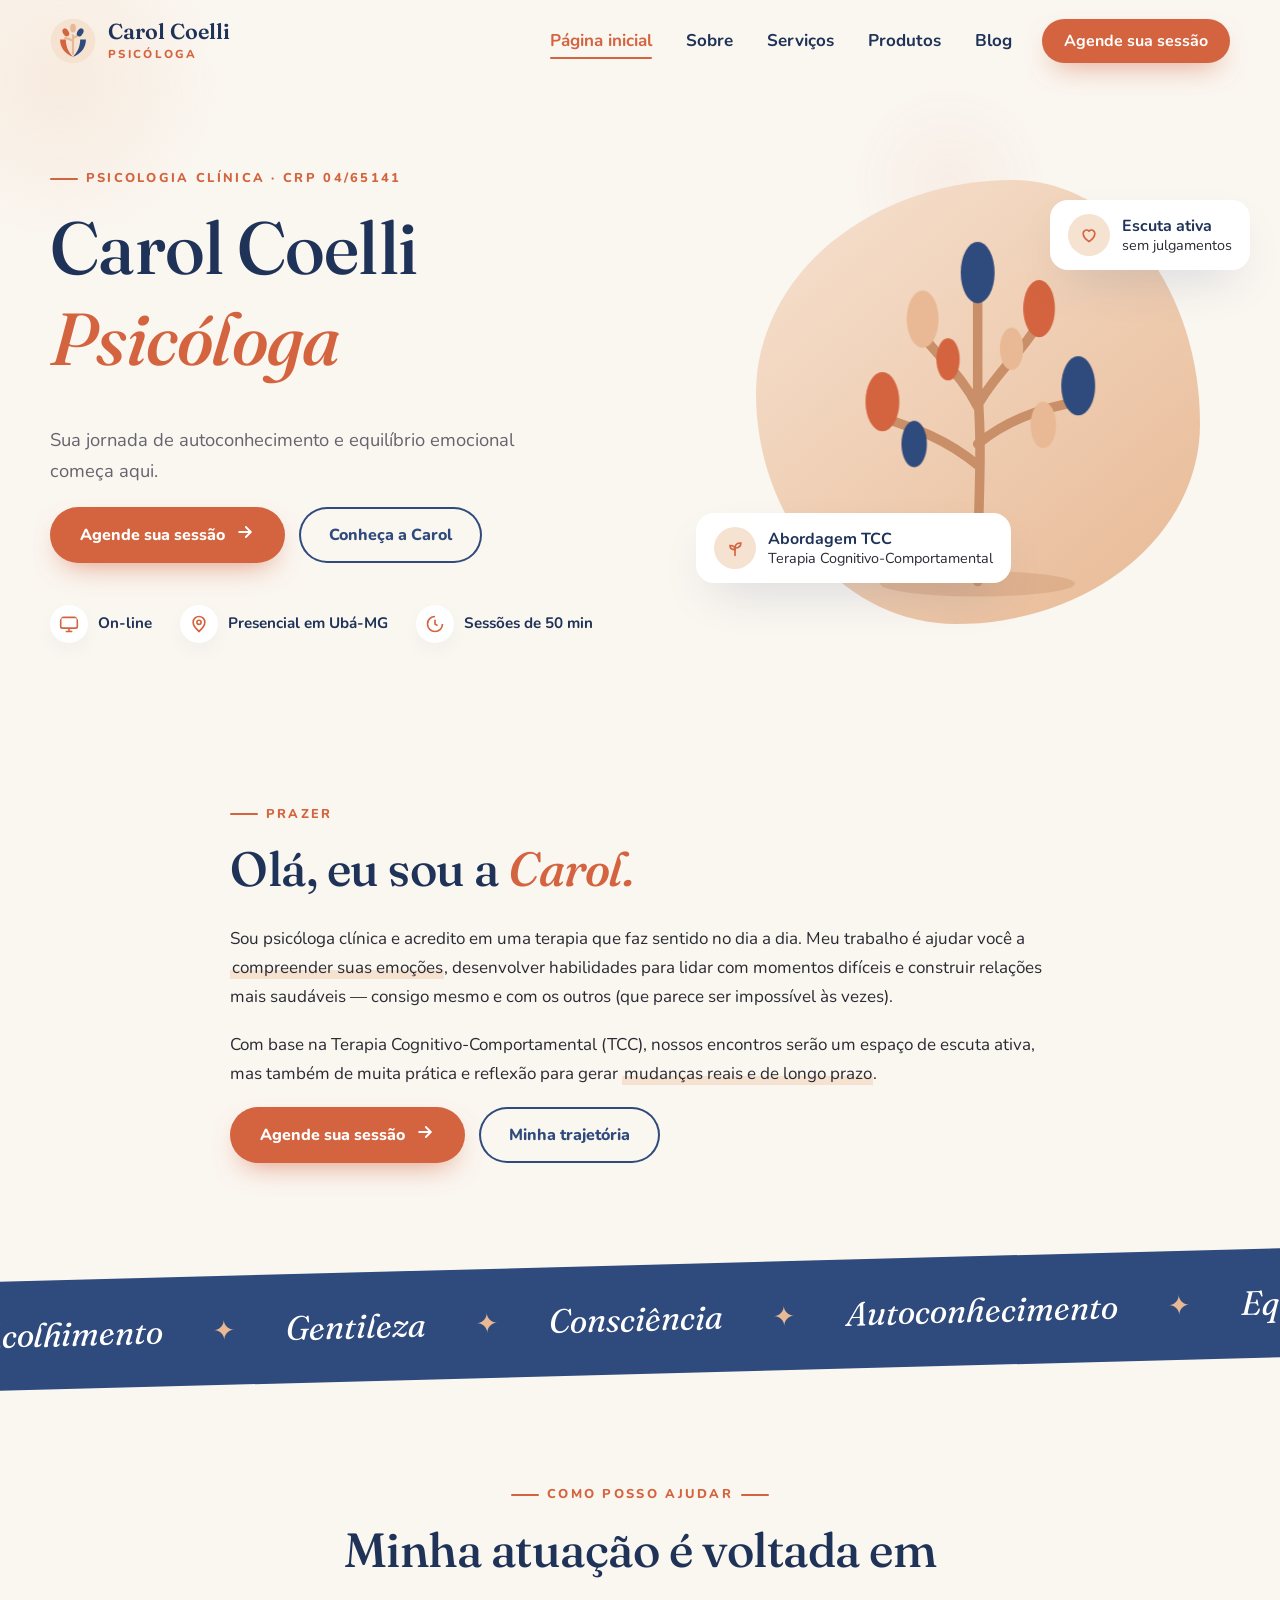
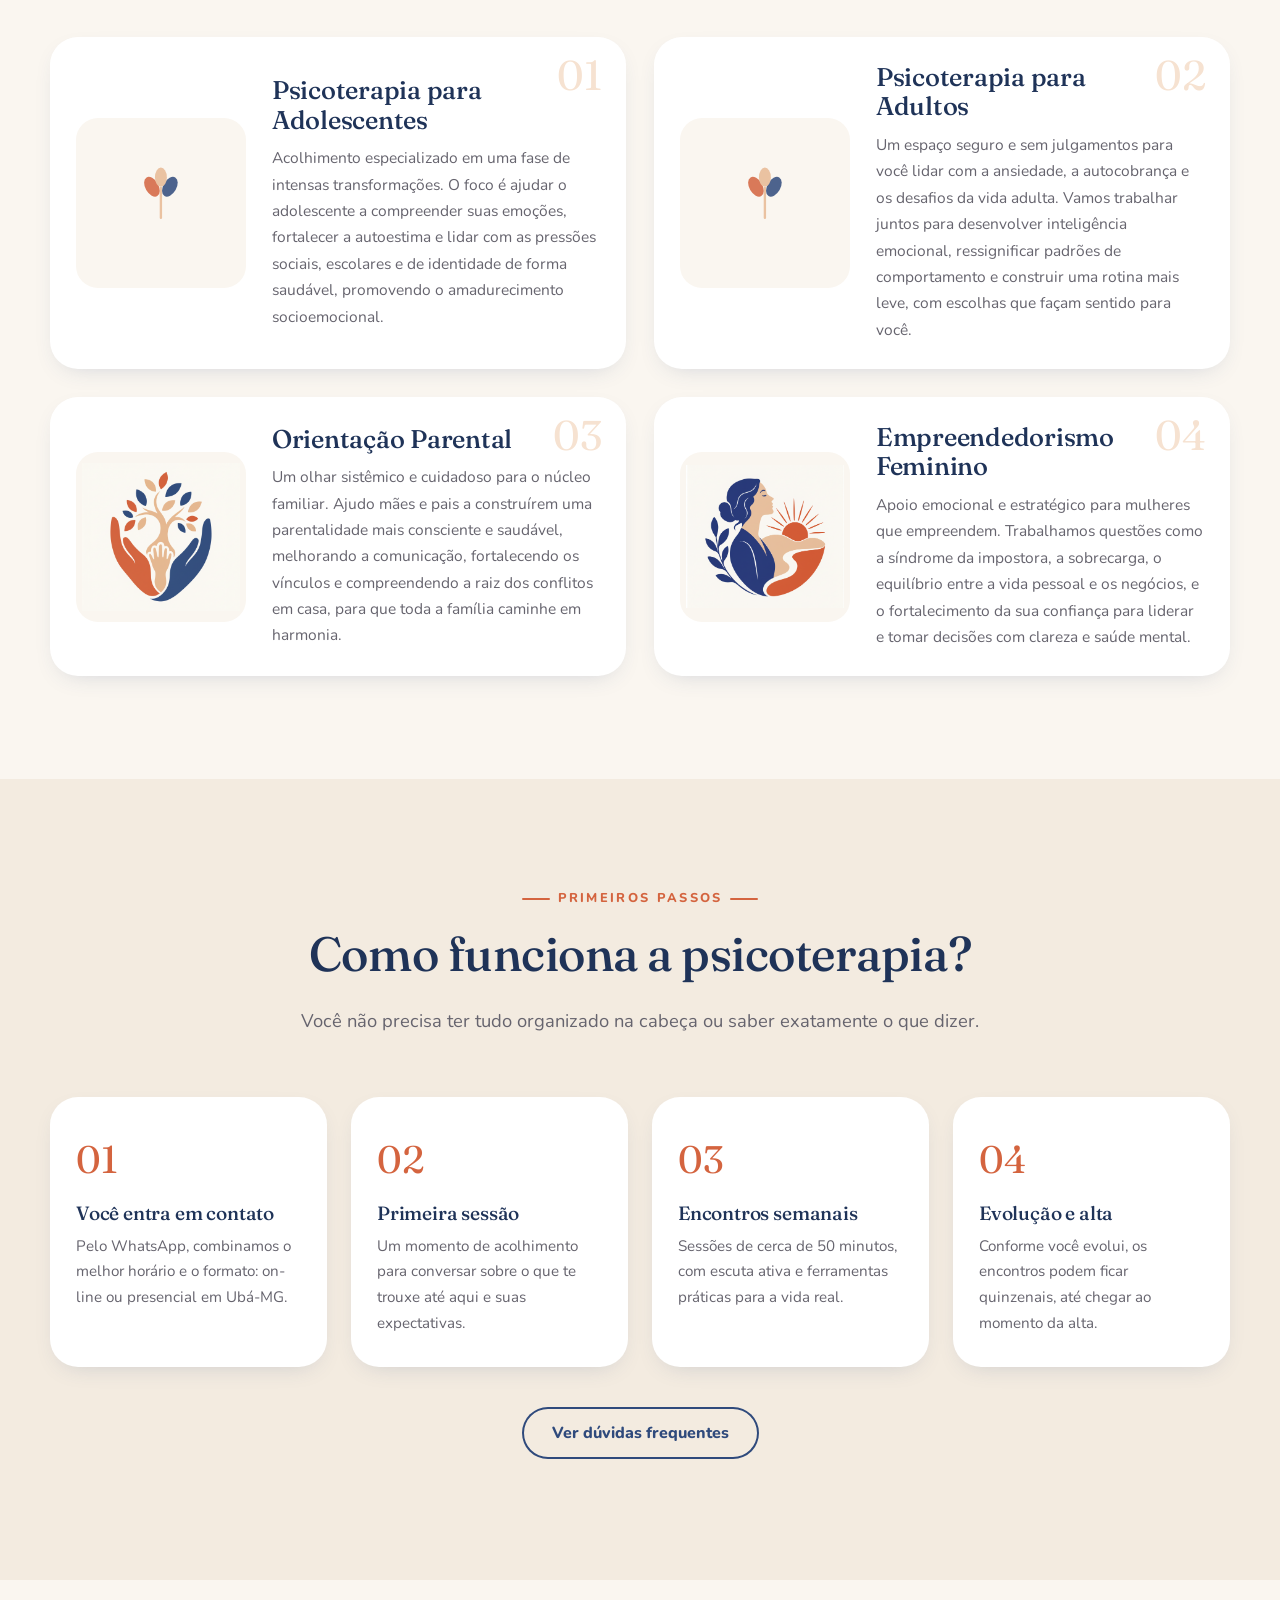
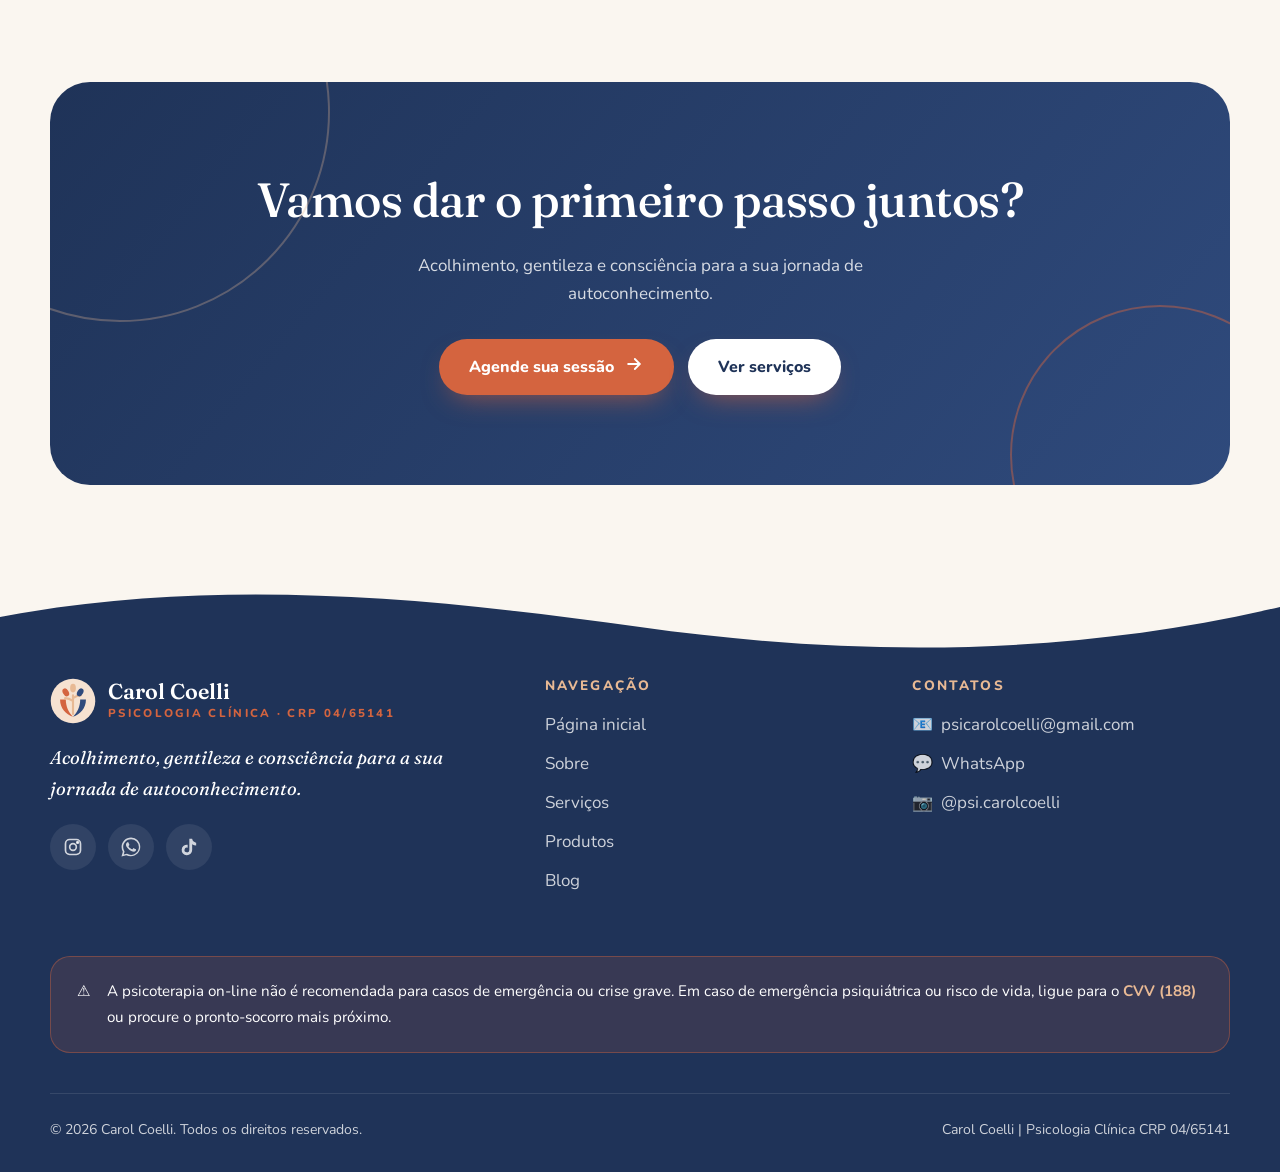
==== commit 8abfa8ce: "Corrige espaçamentos e visual quebrado - Hero sem altura de tela cheia, que deixava espaços vazios e" ====
--- a/index.html
+++ b/index.html
@@ -40,7 +40,6 @@
 
       <div class="hero-art" aria-hidden="true">
         <div class="blob"></div>
-        <div class="blob blob-2"></div>
         <svg class="tree" viewBox="0 0 400 400">
           <path class="trunk" d="M200 370 C200 300 205 250 200 190 M200 260 C170 235 140 225 110 215 M200 240 C230 215 265 205 295 200 M200 205 C185 175 165 160 150 140 M202 200 C220 170 240 155 255 130 M200 190 C200 160 200 130 200 100" stroke="#c98f68" stroke-width="9" fill="none" stroke-linecap="round"/>
           <g>
@@ -56,14 +55,12 @@
             <ellipse class="leaf" cx="96" cy="150" rx="12" ry="21" transform="rotate(-40 96 150)" fill="#2f4a7c"/>
             <ellipse class="leaf" cx="310" cy="140" rx="12" ry="21" transform="rotate(40 310 140)" fill="#d4643f"/>
           </g>
-          <path d="M78 228 C66 236 62 290 80 330 C102 374 150 396 197 394 C162 372 138 340 130 300 C124 270 112 236 96 226 C90 222 83 224 78 228 Z" fill="#d4643f"/>
-          <path d="M322 228 C334 236 338 290 320 330 C298 374 250 396 203 394 C238 372 262 340 270 300 C276 270 288 236 304 226 C310 222 317 224 322 228 Z" fill="#2f4a7c"/>
+          <ellipse cx="200" cy="372" rx="92" ry="12" fill="#c98f68" opacity=".35"/>
         </svg>
-        <div class="hero-badge b1"><span class="dot">🌱</span><span><strong>Terapia Cognitivo-</strong>Comportamental (TCC)</span></div>
-        <div class="hero-badge b2"><span class="dot">🤍</span><span><strong>Escuta ativa</strong>sem julgamentos</span></div>
+        <div class="hero-badge b1"><span class="dot"><svg viewBox="0 0 24 24" fill="none" stroke="currentColor" stroke-width="2" stroke-linecap="round"><path d="M12 21v-9"/><path d="M12 12c0-4 3-6 7-6 0 4-3 6-7 6z"/><path d="M12 14c0-3-2-5-6-5 0 3 2 5 6 5z"/></svg></span><span><strong>Abordagem TCC</strong>Terapia Cognitivo-Comportamental</span></div>
+        <div class="hero-badge b2"><span class="dot"><svg viewBox="0 0 24 24" fill="none" stroke="currentColor" stroke-width="2" stroke-linejoin="round"><path d="M12 20s-7-4.4-7-10a4 4 0 0 1 7-2.6A4 4 0 0 1 19 10c0 5.6-7 10-7 10z"/></svg></span><span><strong>Escuta ativa</strong>sem julgamentos</span></div>
       </div>
     </div>
-    <a href="#sobre" class="scroll-cue" aria-label="Rolar para baixo"></a>
   </section>
 
   <!-- APRESENTAÇÃO -->
--- a/css/style.css
+++ b/css/style.css
@@ -51,7 +51,7 @@
 }
 .eyebrow::before { content: ""; width: 28px; height: 2px; background: currentColor; border-radius: 2px; }
 .lead { font-size: 1.15rem; color: var(--muted); }
-.section { padding: clamp(70px, 10vw, 130px) 0; position: relative; }
+.section { padding: clamp(60px, 8vw, 110px) 0; position: relative; }
 .section-head { max-width: 720px; margin: 0 auto 60px; text-align: center; }
 .section-head .eyebrow::after { content: ""; width: 28px; height: 2px; background: currentColor; border-radius: 2px; }
 .bg-soft { background: var(--cream-2); }
@@ -138,7 +138,7 @@
 }
 
 /* ---------- Hero ---------- */
-.hero { position: relative; min-height: 100vh; display: grid; align-items: center; padding: 140px 0 90px; overflow: hidden; }
+.hero { position: relative; display: grid; align-items: center; padding: 150px 0 40px; overflow: hidden; }
 .hero-grid { display: grid; grid-template-columns: 1.1fr .9fr; gap: 60px; align-items: center; position: relative; z-index: 2; }
 .hero h1 .line { display: block; overflow: hidden; padding-bottom: .08em; }
 .hero h1 .line > span { display: inline-block; transform: translateY(110%); animation: rise 1.1s var(--ease) forwards; }
@@ -174,7 +174,8 @@
   animation: float 6s ease-in-out infinite;
 }
 .hero-badge strong { display: block; color: var(--navy-dark); font-size: 1rem; }
-.hero-badge .dot { width: 42px; height: 42px; border-radius: 50%; display: grid; place-items: center; background: var(--peach-soft); color: var(--terra); font-size: 1.3rem; flex: none; }
+.hero-badge .dot { width: 42px; height: 42px; border-radius: 50%; display: grid; place-items: center; background: var(--peach-soft); color: var(--terra); flex: none; }
+.hero-badge .dot svg { width: 20px; height: 20px; }
 .hero-badge.b1 { left: -6%; bottom: 14%; }
 .hero-badge.b2 { right: -4%; top: 10%; animation-delay: -3s; }
 @keyframes float { 0%, 100% { transform: translateY(0); } 50% { transform: translateY(-14px); } }
@@ -183,8 +184,8 @@
 .floaters { position: absolute; inset: 0; pointer-events: none; z-index: 1; }
 .floaters span { position: absolute; border-radius: 50%; filter: blur(2px); opacity: .55; animation: drift 22s ease-in-out infinite; }
 .floaters span:nth-child(1) { width: 320px; height: 320px; background: radial-gradient(circle, var(--peach-soft), transparent 70%); top: -80px; left: -100px; }
-.floaters span:nth-child(2) { width: 240px; height: 240px; background: radial-gradient(circle, rgba(47,74,124,.12), transparent 70%); bottom: -40px; left: 40%; animation-delay: -6s; }
-.floaters span:nth-child(3) { width: 180px; height: 180px; background: radial-gradient(circle, rgba(212,100,63,.15), transparent 70%); top: 20%; right: 5%; animation-delay: -12s; }
+.floaters span:nth-child(2) { display: none; }
+.floaters span:nth-child(3) { width: 200px; height: 200px; background: radial-gradient(circle, rgba(212,100,63,.10), transparent 70%); top: 12%; right: 18%; animation-delay: -12s; }
 @keyframes drift { 0%, 100% { transform: translate(0, 0); } 33% { transform: translate(40px, -30px); } 66% { transform: translate(-30px, 30px); } }
 
 .scroll-cue { position: absolute; bottom: 28px; left: 50%; translate: -50% 0; z-index: 3; width: 26px; height: 42px; border: 2px solid var(--navy); border-radius: 20px; opacity: .6; }
@@ -192,7 +193,7 @@
 @keyframes wheel { 0% { opacity: 1; transform: translateY(0); } 100% { opacity: 0; transform: translateY(14px); } }
 
 /* hero de páginas internas */
-.page-hero { position: relative; padding: 170px 0 100px; overflow: hidden; text-align: center; }
+.page-hero { position: relative; padding: 160px 0 50px; overflow: hidden; text-align: center; }
 .page-hero h1 .line { display: block; overflow: hidden; }
 .page-hero h1 .line > span { display: inline-block; transform: translateY(110%); animation: rise 1.1s var(--ease) forwards; }
 .page-hero .lead { max-width: 640px; margin-inline: auto; opacity: 0; animation: fadeUp 1s .4s var(--ease) forwards; }
@@ -213,6 +214,15 @@
 .ph .ph-fallback { display: none; position: absolute; inset: 0; place-items: center; text-align: center; color: var(--navy); padding: 20px; }
 .ph.missing .ph-fallback { display: grid; }
 .ph-fallback svg { width: 46%; max-width: 160px; opacity: .85; margin: 0 auto 8px; }
+/* Fotos grandes ausentes: em vez de um bloco vazio, o texto ocupa a largura toda */
+.mode-card:has(> .ph.missing) { grid-template-columns: 1fr; }
+.mode-card > .ph.missing,
+.split > .ph.missing,
+.split > .photo-stack:has(> .ph.missing:first-child),
+.about-grid > .portrait:has(.ph.missing) { display: none; }
+.split:has(> .ph.missing),
+.split:has(> .photo-stack > .ph.missing:first-child),
+.about-grid:has(> .portrait .ph.missing) { grid-template-columns: 1fr; max-width: 820px; margin-inline: auto; }
 .ph-fallback small { display: block; font-size: .72rem; letter-spacing: .08em; opacity: .55; font-family: monospace; }
 
 /* ---------- Sobre (home) ---------- */
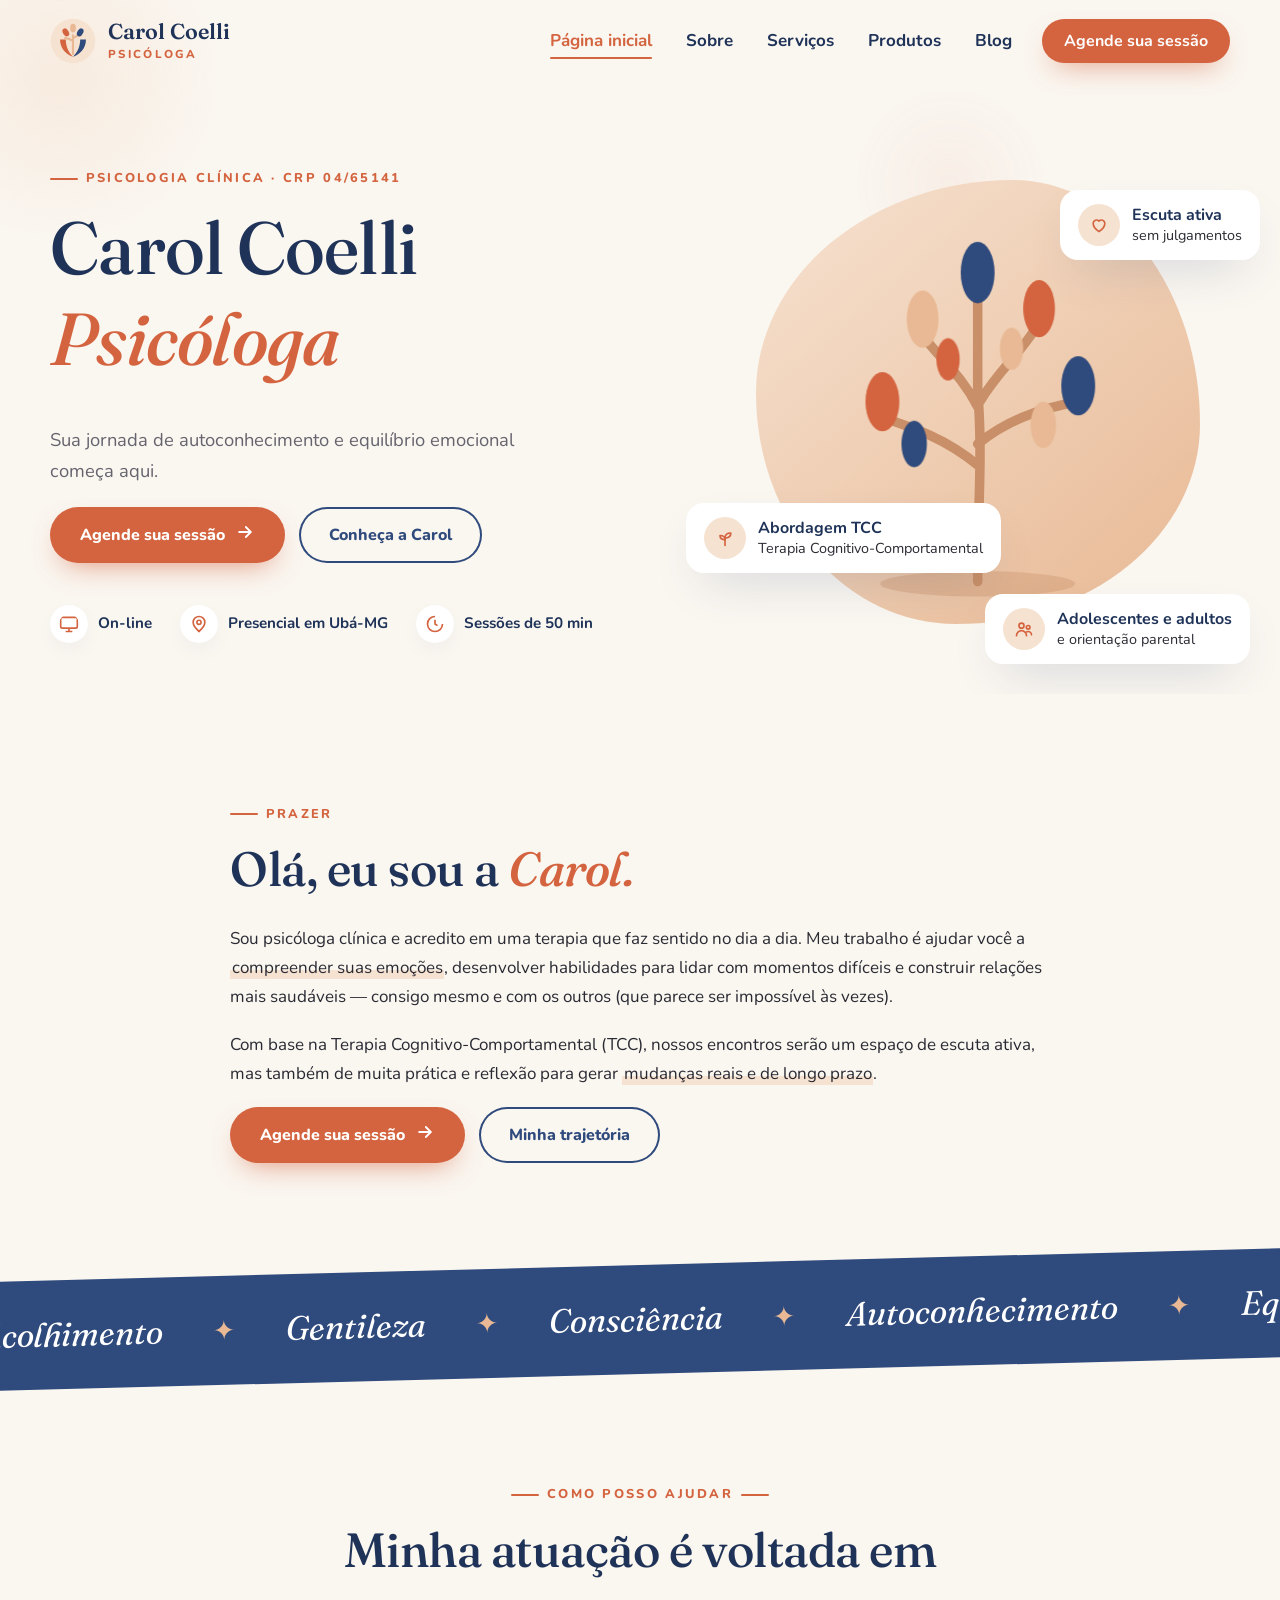
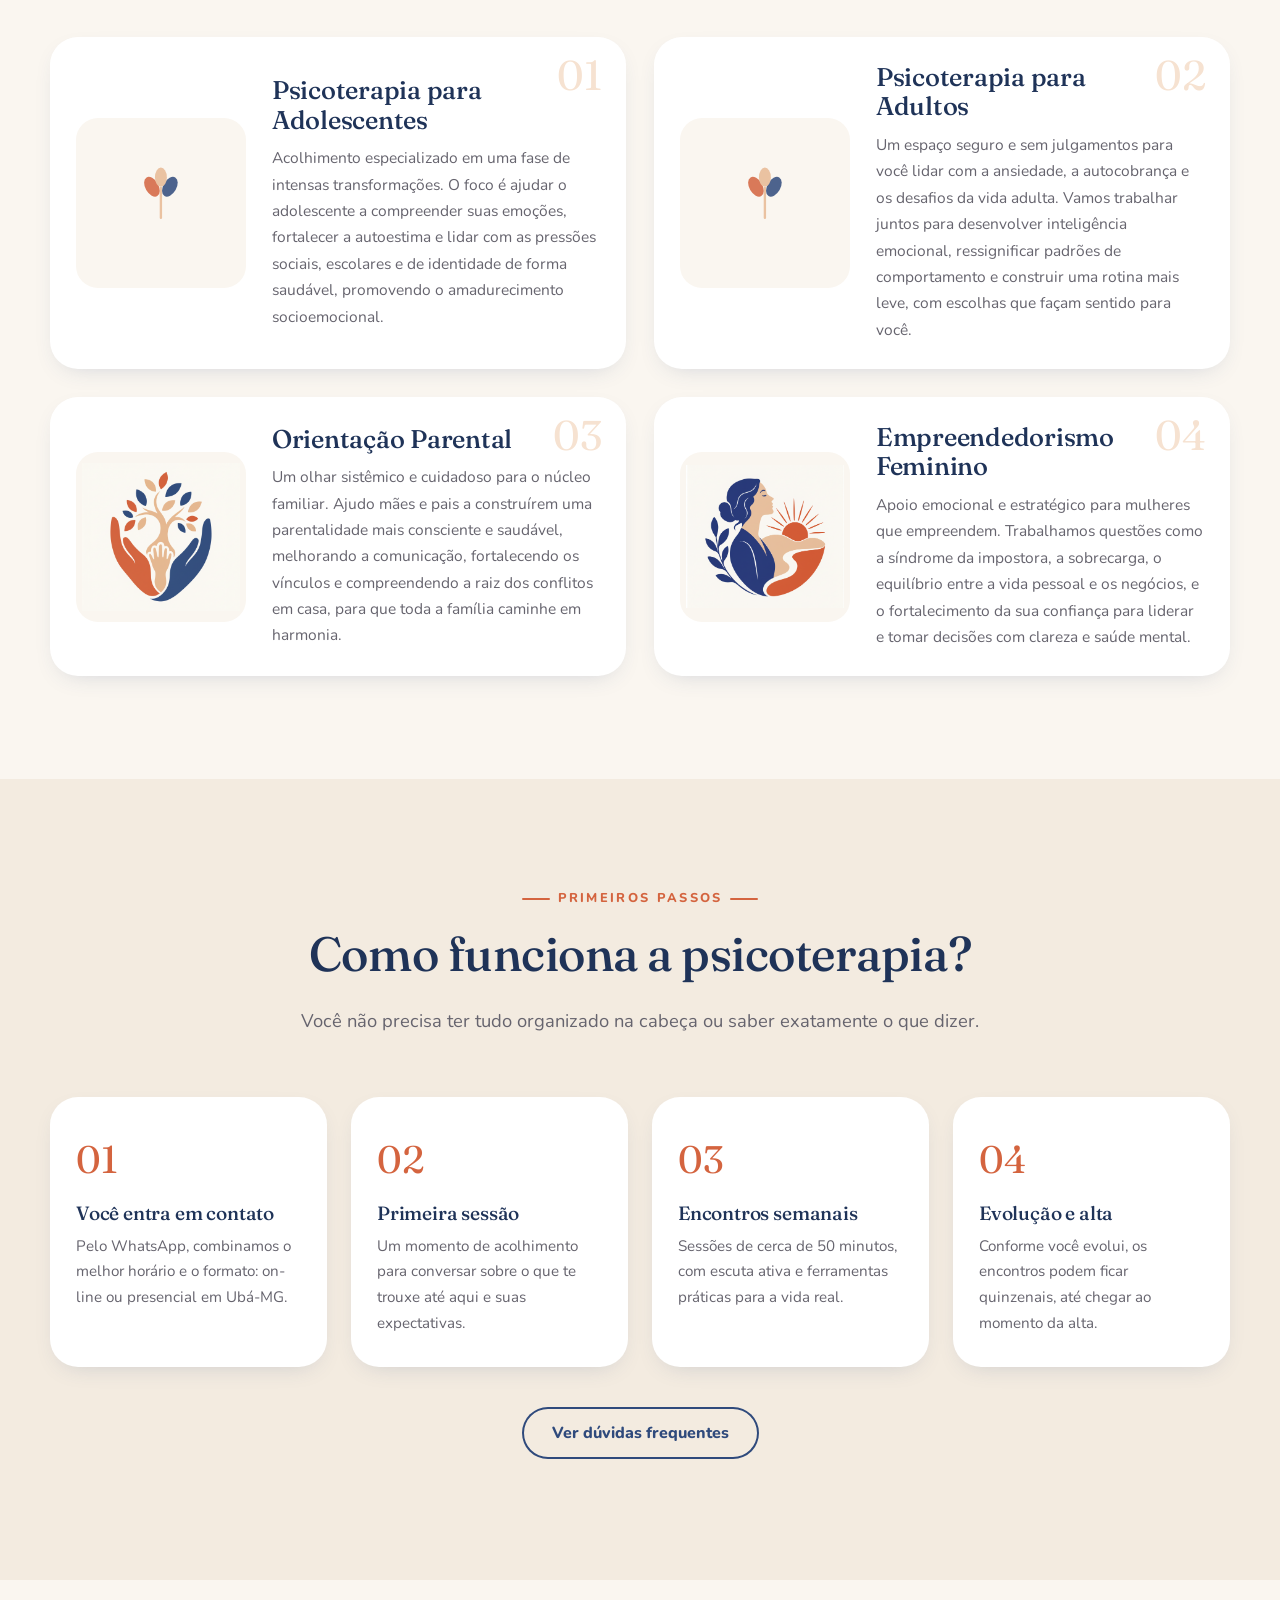
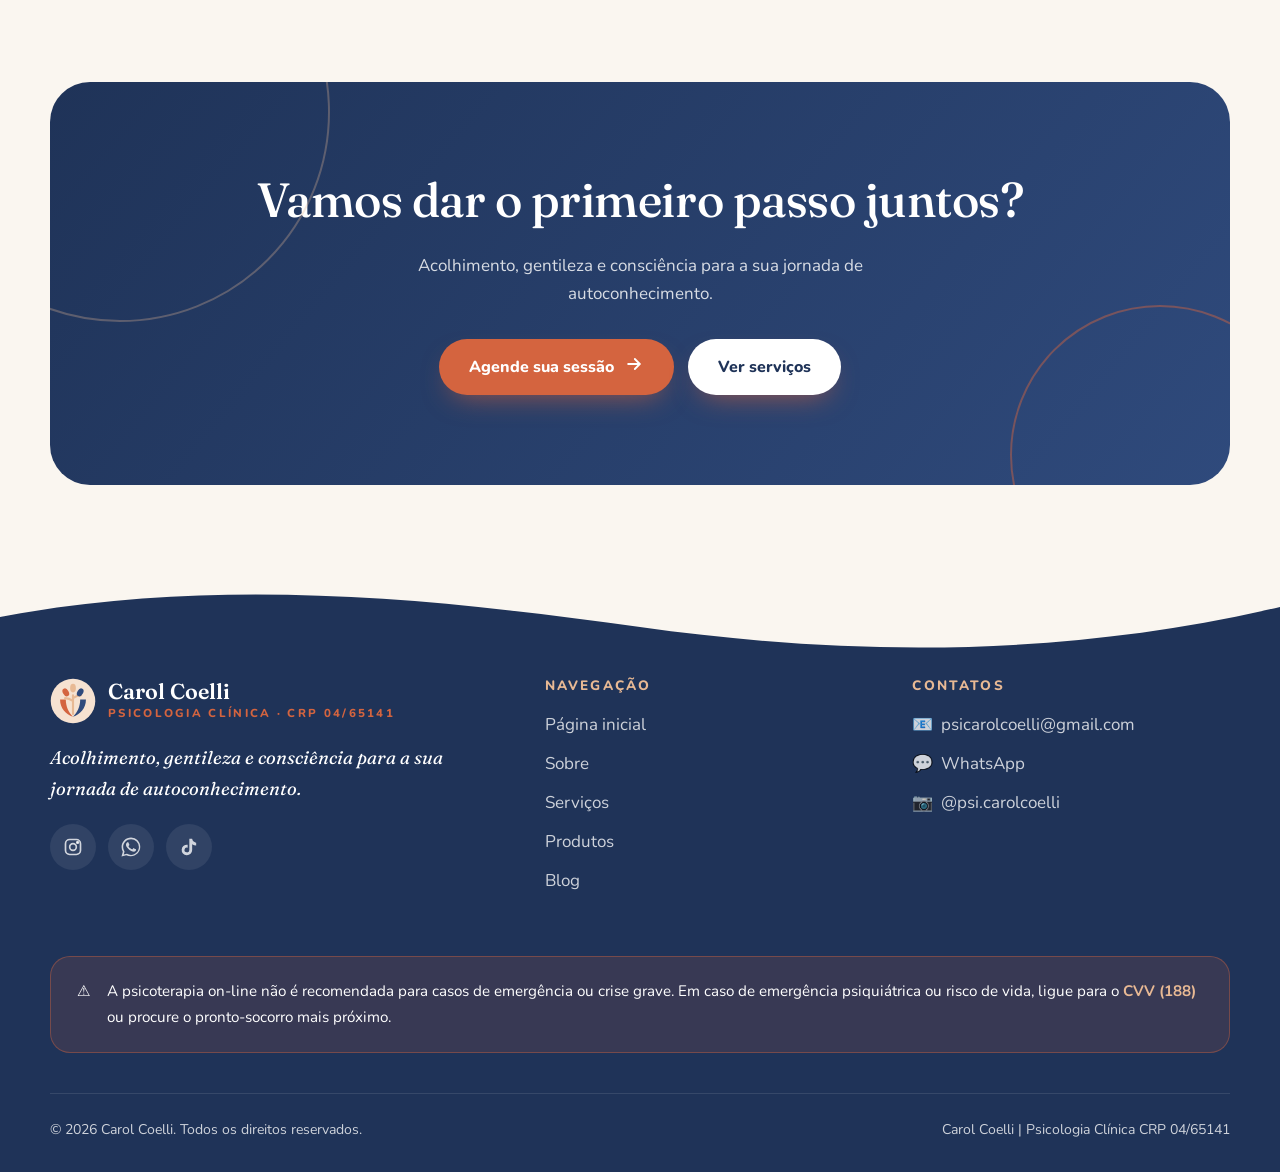
==== commit d16add9a: "Foto da Carol no hero e balões arrastáveis - Foto em forma orgânica na abertura (árvore aparece enqu" ====
--- a/index.html
+++ b/index.html
@@ -38,9 +38,10 @@
         </div>
       </div>
 
-      <div class="hero-art" aria-hidden="true">
-        <div class="blob"></div>
-        <svg class="tree" viewBox="0 0 400 400">
+      <div class="hero-art">
+        <div class="blob" aria-hidden="true"></div>
+        <div class="hero-photo ph"><img src="img/carol.jpg" alt="Foto da psicóloga Carol Coelli"></div>
+        <svg class="tree" aria-hidden="true" viewBox="0 0 400 400">
           <path class="trunk" d="M200 370 C200 300 205 250 200 190 M200 260 C170 235 140 225 110 215 M200 240 C230 215 265 205 295 200 M200 205 C185 175 165 160 150 140 M202 200 C220 170 240 155 255 130 M200 190 C200 160 200 130 200 100" stroke="#c98f68" stroke-width="9" fill="none" stroke-linecap="round"/>
           <g>
             <ellipse class="leaf" cx="110" cy="200" rx="16" ry="28" transform="rotate(-50 110 200)" fill="#d4643f"/>
@@ -57,32 +58,26 @@
           </g>
           <ellipse cx="200" cy="372" rx="92" ry="12" fill="#c98f68" opacity=".35"/>
         </svg>
-        <div class="hero-badge b1"><span class="dot"><svg viewBox="0 0 24 24" fill="none" stroke="currentColor" stroke-width="2" stroke-linecap="round"><path d="M12 21v-9"/><path d="M12 12c0-4 3-6 7-6 0 4-3 6-7 6z"/><path d="M12 14c0-3-2-5-6-5 0 3 2 5 6 5z"/></svg></span><span><strong>Abordagem TCC</strong>Terapia Cognitivo-Comportamental</span></div>
-        <div class="hero-badge b2"><span class="dot"><svg viewBox="0 0 24 24" fill="none" stroke="currentColor" stroke-width="2" stroke-linejoin="round"><path d="M12 20s-7-4.4-7-10a4 4 0 0 1 7-2.6A4 4 0 0 1 19 10c0 5.6-7 10-7 10z"/></svg></span><span><strong>Escuta ativa</strong>sem julgamentos</span></div>
+        <div class="hero-badge b1"><div class="badge-card"><span class="dot"><svg viewBox="0 0 24 24" fill="none" stroke="currentColor" stroke-width="2" stroke-linecap="round" stroke-linejoin="round"><path d="M12 21v-9"/><path d="M12 12c0-4 3-6 7-6 0 4-3 6-7 6z"/><path d="M12 14c0-3-2-5-6-5 0 3 2 5 6 5z"/></svg></span><span><strong>Abordagem TCC</strong>Terapia Cognitivo-Comportamental</span></div></div>
+        <div class="hero-badge b2"><div class="badge-card"><span class="dot"><svg viewBox="0 0 24 24" fill="none" stroke="currentColor" stroke-width="2" stroke-linecap="round" stroke-linejoin="round"><path d="M12 20s-7-4.4-7-10a4 4 0 0 1 7-2.6A4 4 0 0 1 19 10c0 5.6-7 10-7 10z"/></svg></span><span><strong>Escuta ativa</strong>sem julgamentos</span></div></div>
+        <div class="hero-badge b3"><div class="badge-card"><span class="dot"><svg viewBox="0 0 24 24" fill="none" stroke="currentColor" stroke-width="2" stroke-linecap="round" stroke-linejoin="round"><circle cx="9" cy="8" r="3"/><circle cx="17" cy="10" r="2.2"/><path d="M3 20c0-3.3 2.7-6 6-6s6 2.7 6 6"/><path d="M15 15.5c.6-.3 1.3-.5 2-.5 2.2 0 4 1.8 4 4"/></svg></span><span><strong>Adolescentes e adultos</strong>e orientação parental</span></div></div>
       </div>
     </div>
   </section>
 
   <!-- APRESENTAÇÃO -->
   <section class="section" id="sobre">
-    <div class="container about-grid">
-      <div class="portrait reveal from-left">
-        <div class="ph"><img src="img/carol.jpg" alt="Foto da psicóloga Carol Coelli" loading="lazy"></div>
-        <div class="stamp">
-          <svg viewBox="0 0 130 130" aria-hidden="true"><defs><path id="c" d="M65 65 m-48 0 a48 48 0 1 1 96 0 a48 48 0 1 1 -96 0"/></defs><text font-size="9.5" letter-spacing="1.5" fill="#e8b994" font-weight="700"><textPath href="#c">ACOLHIMENTO · GENTILEZA · CONSCIÊNCIA ·</textPath></text></svg>
-          <b>TCC</b>
-        </div>
+    <div class="container about-solo">
+    <div class="about-text">
+      <span class="eyebrow reveal">Prazer</span>
+      <h2 class="reveal">Olá, eu sou a <em class="accent">Carol.</em></h2>
+      <p class="reveal">Sou psicóloga clínica e acredito em uma terapia que faz sentido no dia a dia. Meu trabalho é ajudar você a <span class="highlight">compreender suas emoções</span>, desenvolver habilidades para lidar com momentos difíceis e construir relações mais saudáveis — consigo mesmo e com os outros (que parece ser impossível às vezes).</p>
+      <p class="reveal">Com base na Terapia Cognitivo-Comportamental (TCC), nossos encontros serão um espaço de escuta ativa, mas também de muita prática e reflexão para gerar <span class="highlight">mudanças reais e de longo prazo</span>.</p>
+      <div class="btn-row reveal">
+        <a class="btn" data-link="whatsapp" href="#">Agende sua sessão <span data-icon="arrow"></span></a>
+        <a class="btn btn-ghost" href="sobre.html">Minha trajetória</a>
       </div>
-      <div class="about-text">
-        <span class="eyebrow reveal">Prazer</span>
-        <h2 class="reveal">Olá, eu sou a <em class="accent">Carol.</em></h2>
-        <p class="reveal">Sou psicóloga clínica e acredito em uma terapia que faz sentido no dia a dia. Meu trabalho é ajudar você a <span class="highlight">compreender suas emoções</span>, desenvolver habilidades para lidar com momentos difíceis e construir relações mais saudáveis — consigo mesmo e com os outros (que parece ser impossível às vezes).</p>
-        <p class="reveal">Com base na Terapia Cognitivo-Comportamental (TCC), nossos encontros serão um espaço de escuta ativa, mas também de muita prática e reflexão para gerar <span class="highlight">mudanças reais e de longo prazo</span>.</p>
-        <div class="btn-row reveal">
-          <a class="btn" data-link="whatsapp" href="#">Agende sua sessão <span data-icon="arrow"></span></a>
-          <a class="btn btn-ghost" href="sobre.html">Minha trajetória</a>
-        </div>
-      </div>
+    </div>
     </div>
   </section>
 
--- a/css/style.css
+++ b/css/style.css
@@ -168,16 +168,39 @@
 @keyframes sway { 0%, 100% { transform: rotate(0); opacity: 1; } 50% { transform: rotate(7deg); opacity: 1; } }
 .tree .trunk { stroke-dasharray: 900; stroke-dashoffset: 900; animation: draw 2.4s .3s var(--ease) forwards; }
 @keyframes draw { to { stroke-dashoffset: 0; } }
-.hero-badge {
-  position: absolute; z-index: 3; background: #fff; border-radius: 18px; padding: 14px 18px;
+/* Foto da Carol na abertura; se ainda não existir, mostra a árvore */
+.hero-art .hero-photo {
+  position: absolute; inset: 4% 6% 6% 4%; z-index: 1; border-radius: 58% 42% 55% 45% / 48% 55% 45% 52%;
+  box-shadow: var(--shadow); animation: morphShape 14s ease-in-out infinite;
+}
+.hero-photo img { object-position: center 20%; }
+.hero-art:has(.hero-photo:not(.missing)) { aspect-ratio: 4 / 5; max-width: 460px; }
+.hero-art .blob { inset: 8% 2% 2% 8%; }
+.hero-art:has(.hero-photo:not(.missing)) .tree { display: none; }
+.hero-art:has(.hero-photo.missing) .hero-photo { display: none; }
+.hero-art:has(.hero-photo.missing) .blob { inset: 6%; }
+@keyframes morphShape {
+  0%, 100% { border-radius: 58% 42% 55% 45% / 48% 55% 45% 52%; }
+  33% { border-radius: 45% 55% 42% 58% / 56% 44% 56% 44%; }
+  66% { border-radius: 60% 40% 50% 50% / 42% 58% 42% 58%; }
+}
+
+/* Balões: o .hero-badge flutua, o .badge-card é arrastável (main.js → draggableBadges) */
+.hero-badge { position: absolute; z-index: 3; animation: float 6s ease-in-out infinite; }
+.hero-badge:has(.grabbing) { z-index: 50; animation-play-state: paused; }
+.badge-card {
+  background: #fff; border-radius: 18px; padding: 14px 18px;
   box-shadow: var(--shadow); display: flex; align-items: center; gap: 12px; font-size: .9rem; line-height: 1.3;
-  animation: float 6s ease-in-out infinite;
-}
-.hero-badge strong { display: block; color: var(--navy-dark); font-size: 1rem; }
-.hero-badge .dot { width: 42px; height: 42px; border-radius: 50%; display: grid; place-items: center; background: var(--peach-soft); color: var(--terra); flex: none; }
-.hero-badge .dot svg { width: 20px; height: 20px; }
-.hero-badge.b1 { left: -6%; bottom: 14%; }
-.hero-badge.b2 { right: -4%; top: 10%; animation-delay: -3s; }
+  cursor: grab; touch-action: none; user-select: none; -webkit-user-select: none;
+  transition: box-shadow .3s; will-change: transform;
+}
+.badge-card.grabbing { cursor: grabbing; box-shadow: 0 30px 60px -20px rgba(47, 74, 124, .45); }
+.badge-card strong { display: block; color: var(--navy-dark); font-size: 1rem; }
+.badge-card .dot { width: 42px; height: 42px; border-radius: 50%; display: grid; place-items: center; background: var(--peach-soft); color: var(--terra); flex: none; }
+.badge-card .dot svg { width: 20px; height: 20px; }
+.hero-badge.b1 { left: -8%; bottom: 16%; }
+.hero-badge.b2 { right: -6%; top: 8%; animation-delay: -3s; }
+.hero-badge.b3 { right: -4%; bottom: -2%; animation-delay: -1.5s; }
 @keyframes float { 0%, 100% { transform: translateY(0); } 50% { transform: translateY(-14px); } }
 
 /* formas flutuantes de fundo */
@@ -218,25 +241,13 @@
 .mode-card:has(> .ph.missing) { grid-template-columns: 1fr; }
 .mode-card > .ph.missing,
 .split > .ph.missing,
-.split > .photo-stack:has(> .ph.missing:first-child),
-.about-grid > .portrait:has(.ph.missing) { display: none; }
+.split > .photo-stack:has(> .ph.missing:first-child) { display: none; }
 .split:has(> .ph.missing),
-.split:has(> .photo-stack > .ph.missing:first-child),
-.about-grid:has(> .portrait .ph.missing) { grid-template-columns: 1fr; max-width: 820px; margin-inline: auto; }
+.split:has(> .photo-stack > .ph.missing:first-child) { grid-template-columns: 1fr; max-width: 820px; margin-inline: auto; }
 .ph-fallback small { display: block; font-size: .72rem; letter-spacing: .08em; opacity: .55; font-family: monospace; }
 
 /* ---------- Sobre (home) ---------- */
-.about-grid { display: grid; grid-template-columns: .85fr 1.15fr; gap: clamp(40px, 7vw, 100px); align-items: center; }
-.portrait { position: relative; }
-.portrait .ph { aspect-ratio: 4 / 5; border-radius: 200px 200px var(--radius) var(--radius); box-shadow: var(--shadow); }
-.portrait::before { content: ""; position: absolute; inset: 24px -24px -24px 24px; border: 2px solid var(--terra); border-radius: 200px 200px var(--radius) var(--radius); z-index: -1; }
-.portrait .stamp {
-  position: absolute; right: -30px; bottom: 40px; width: 130px; height: 130px; border-radius: 50%;
-  background: var(--navy); color: #fff; display: grid; place-items: center; box-shadow: var(--shadow);
-}
-.stamp svg { position: absolute; inset: 0; width: 100%; height: 100%; animation: spin 18s linear infinite; }
-.stamp b { font-family: var(--serif); font-size: 1.9rem; font-weight: 500; }
-@keyframes spin { to { transform: rotate(360deg); } }
+.about-solo { max-width: 820px; }
 .about-text h2 { margin-bottom: .6em; }
 .highlight { background: linear-gradient(transparent 62%, var(--peach-soft) 62%); padding: 0 .1em; }
 
@@ -404,12 +415,10 @@
 }
 @media (max-width: 860px) {
   .hero { padding-top: 120px; min-height: auto; }
-  .hero-grid, .about-grid, .split, .product, .footer-grid { grid-template-columns: 1fr; }
+  .hero-grid, .split, .product, .footer-grid { grid-template-columns: 1fr; }
   .hero-art { max-width: 380px; order: -1; }
-  .hero-badge.b1 { left: 0; } .hero-badge.b2 { right: 0; }
+  .hero-badge.b1 { left: 0; } .hero-badge.b2 { right: 0; } .hero-badge.b3 { right: 2%; }
   .split.reverse > :first-child { order: 0; }
-  .portrait { max-width: 400px; width: 100%; margin: 0 auto; }
-  .portrait .stamp { right: -6px; width: 110px; height: 110px; }
   .mode-card { grid-template-columns: 1fr; }
   .mode-card .ph { aspect-ratio: 16 / 10; }
   .mode-card.reverse .ph { order: 0; }
@@ -426,8 +435,9 @@
   .area-card { grid-template-columns: 1fr; text-align: left; }
   .area-card .ph { width: 140px; }
   .steps, .posts { grid-template-columns: 1fr; }
-  .hero-badge { padding: 10px 12px; font-size: .78rem; }
-  .hero-badge .dot { width: 34px; height: 34px; font-size: 1rem; }
+  .badge-card { padding: 10px 12px; font-size: .78rem; gap: 10px; }
+  .badge-card strong { font-size: .85rem; }
+  .badge-card .dot { width: 34px; height: 34px; }
   .btn { padding: 14px 24px; }
 }
 
